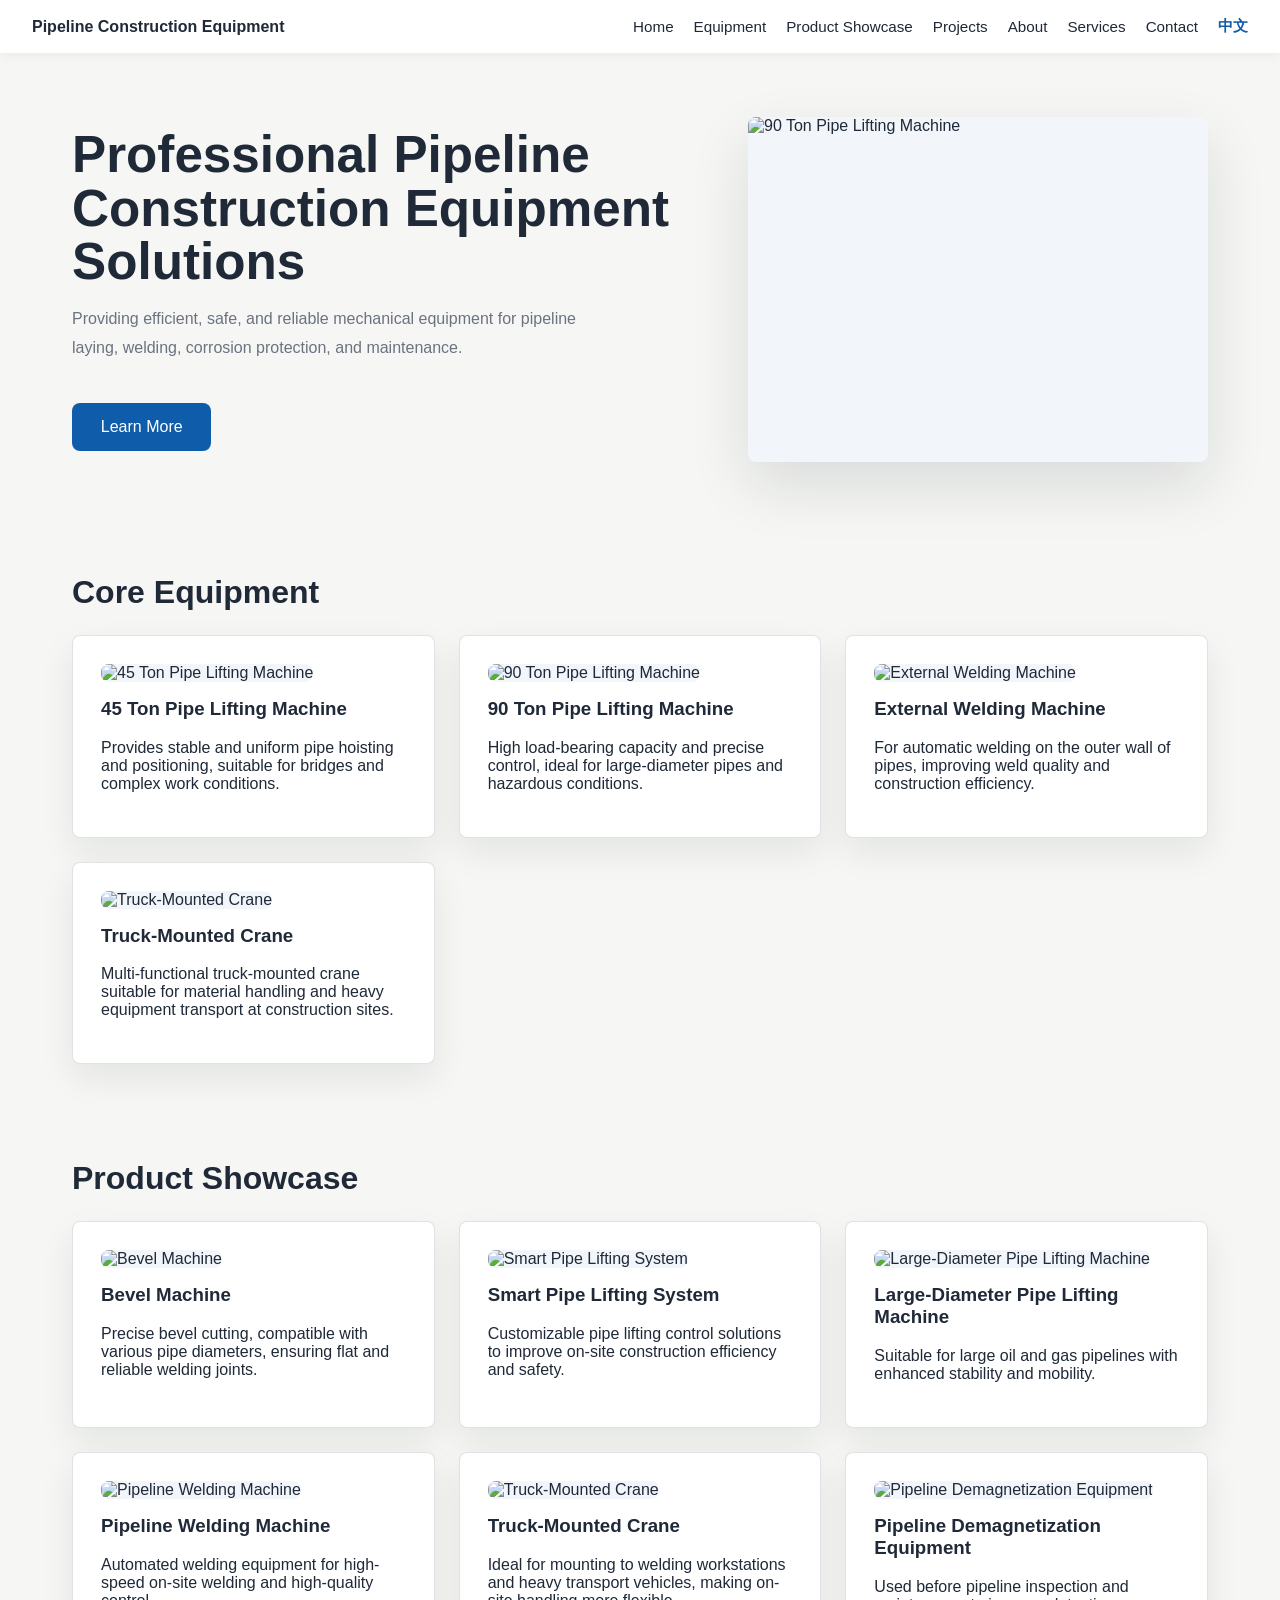
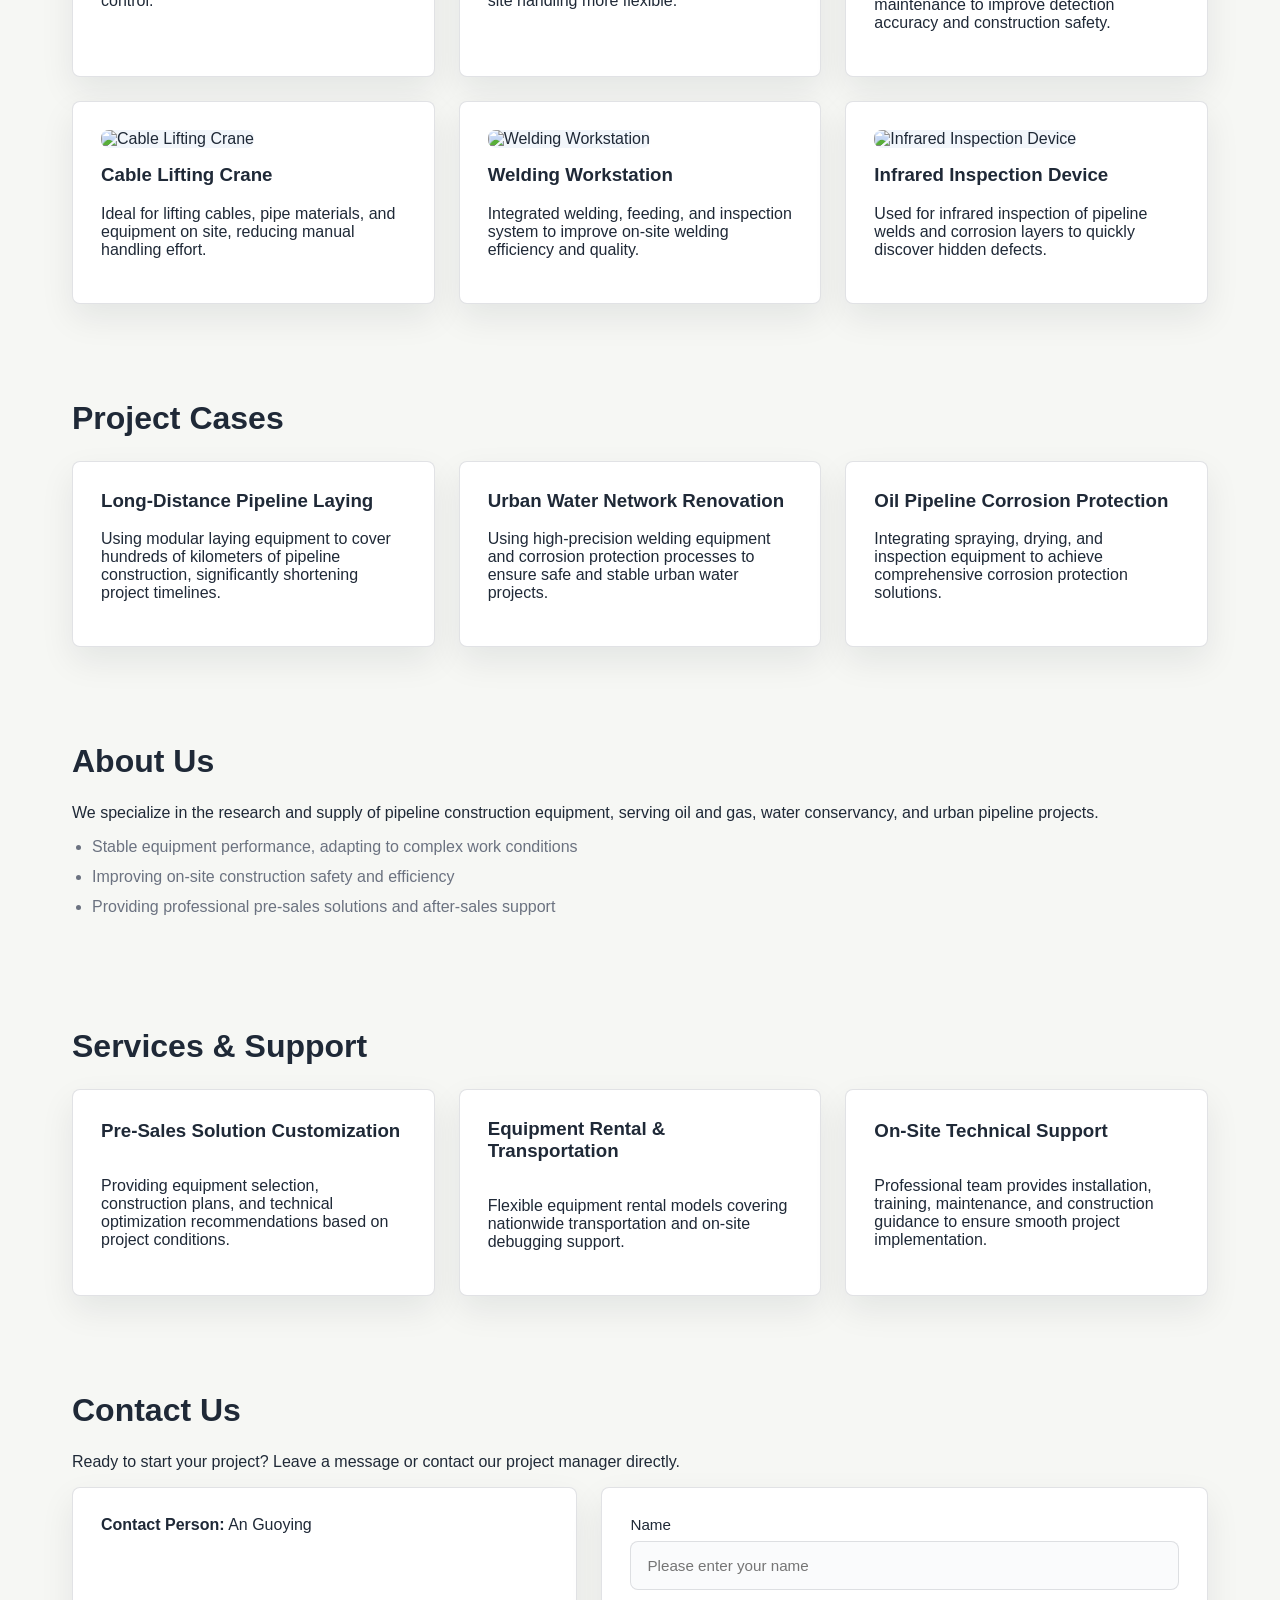
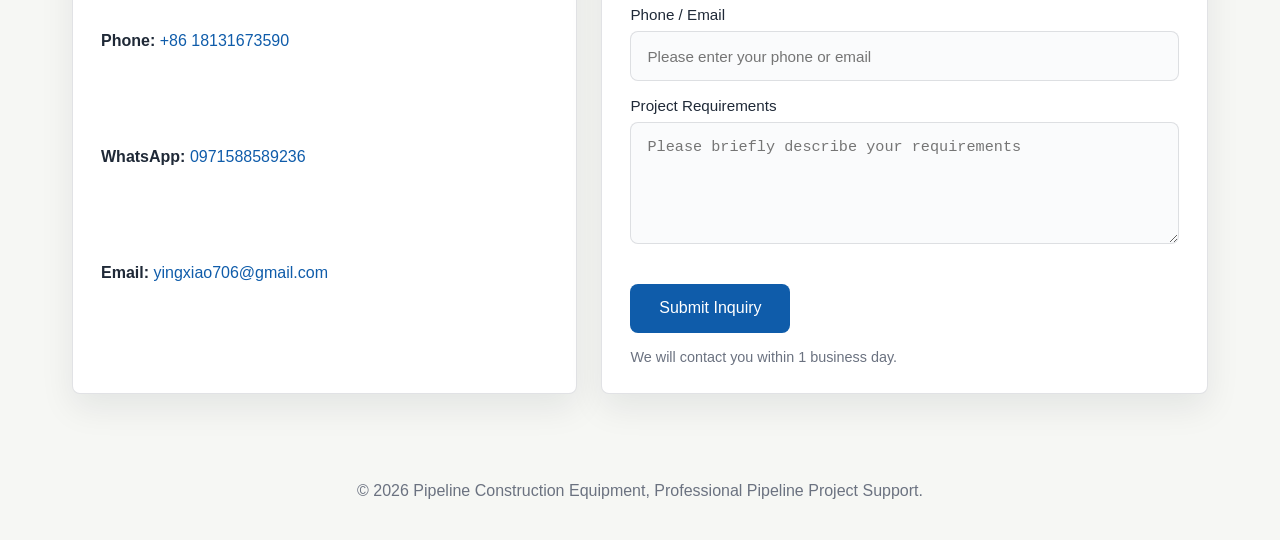
==== index-en.html @ 18aaf225 "Add files via upload" ====
<!DOCTYPE html>
<html lang="en">
<head>
  <meta charset="UTF-8" />
  <meta name="viewport" content="width=device-width, initial-scale=1.0" />
  <title>Pipeline Construction Equipment</title>
  <link rel="stylesheet" href="styles.css" />
</head>
<body>
  <header class="site-header">
    <div class="brand">Pipeline Construction Equipment</div>
    <button class="nav-toggle" type="button" aria-expanded="false" aria-controls="site-nav">Menu</button>
    <nav id="site-nav" class="site-nav">
      <a href="#home">Home</a>
      <a href="#equipment">Equipment</a>
      <a href="#showcase">Product Showcase</a>
      <a href="#projects">Projects</a>
      <a href="#about">About</a>
      <a href="#services">Services</a>
      <a href="#contact">Contact</a>
      <a class="language-link" href="index.html">中文</a>
    </nav>
  </header>

  <main>
    <section id="home" class="hero">
      <div class="hero-copy">
        <h1>Professional Pipeline Construction Equipment Solutions</h1>
        <p>Providing efficient, safe, and reliable mechanical equipment for pipeline laying, welding, corrosion protection, and maintenance.</p>
        <a class="button" href="#equipment">Learn More</a>
      </div>
      <div class="hero-image">
        <img src="images/mountain_crane.jpg" alt="90 Ton Pipe Lifting Machine" />
      </div>
    </section>

    <section id="equipment" class="section section-equipment">
      <h2>Core Equipment</h2>
      <div class="equipment-grid">
        <article class="equipment-card">
          <img src="images/dgy_crane.jpg" alt="45 Ton Pipe Lifting Machine" />
          <h3>45 Ton Pipe Lifting Machine</h3>
          <p>Provides stable and uniform pipe hoisting and positioning, suitable for bridges and complex work conditions.</p>
        </article>
        <article class="equipment-card">
          <img src="images/mountain_crane.jpg" alt="90 Ton Pipe Lifting Machine" />
          <h3>90 Ton Pipe Lifting Machine</h3>
          <p>High load-bearing capacity and precise control, ideal for large-diameter pipes and hazardous conditions.</p>
        </article>
        <article class="equipment-card">
          <img src="images/外焊机.jpg" alt="External Welding Machine" />
          <h3>External Welding Machine</h3>
          <p>For automatic welding on the outer wall of pipes, improving weld quality and construction efficiency.</p>
        </article>
        <article class="equipment-card">
          <img src="images/海沃随车吊.jpg" alt="Truck-Mounted Crane" />
          <h3>Truck-Mounted Crane</h3>
          <p>Multi-functional truck-mounted crane suitable for material handling and heavy equipment transport at construction sites.</p>
        </article>
      </div>
    </section>

    <section id="showcase" class="section section-showcase">
      <h2>Product Showcase</h2>
      <div class="equipment-grid">
        <article class="equipment-card">
          <img src="images/坡口机.jpg" alt="Bevel Machine" />
          <h3>Bevel Machine</h3>
          <p>Precise bevel cutting, compatible with various pipe diameters, ensuring flat and reliable welding joints.</p>
        </article>
        <article class="equipment-card">
          <img src="images/wireless_data.jpg" alt="Smart Pipe Lifting System" />
          <h3>Smart Pipe Lifting System</h3>
          <p>Customizable pipe lifting control solutions to improve on-site construction efficiency and safety.</p>
        </article>
        <article class="equipment-card">
          <img src="images/mountain_crane.jpg" alt="Large-Diameter Pipe Lifting Machine" />
          <h3>Large-Diameter Pipe Lifting Machine</h3>
          <p>Suitable for large oil and gas pipelines with enhanced stability and mobility.</p>
        </article>
        <article class="equipment-card">
          <img src="images/外焊机.jpg" alt="Pipeline Welding Machine" />
          <h3>Pipeline Welding Machine</h3>
          <p>Automated welding equipment for high-speed on-site welding and high-quality control.</p>
        </article>
        <article class="equipment-card">
          <img src="images/海沃随车吊.jpg" alt="Truck-Mounted Crane" />
          <h3>Truck-Mounted Crane</h3>
          <p>Ideal for mounting to welding workstations and heavy transport vehicles, making on-site handling more flexible.</p>
        </article>
        <article class="equipment-card">
          <img src="images/demagnetize.jpg" alt="Pipeline Demagnetization Equipment" />
          <h3>Pipeline Demagnetization Equipment</h3>
          <p>Used before pipeline inspection and maintenance to improve detection accuracy and construction safety.</p>
        </article>
        <article class="equipment-card">
          <img src="images/dgy_crane.jpg" alt="Cable Lifting Crane" />
          <h3>Cable Lifting Crane</h3>
          <p>Ideal for lifting cables, pipe materials, and equipment on site, reducing manual handling effort.</p>
        </article>
        <article class="equipment-card">
          <img src="images/hy_welding.jpg" alt="Welding Workstation" />
          <h3>Welding Workstation</h3>
          <p>Integrated welding, feeding, and inspection system to improve on-site welding efficiency and quality.</p>
        </article>
        <article class="equipment-card">
          <img src="images/hwz_infrared.jpg" alt="Infrared Inspection Device" />
          <h3>Infrared Inspection Device</h3>
          <p>Used for infrared inspection of pipeline welds and corrosion layers to quickly discover hidden defects.</p>
        </article>
      </div>
    </section>

    <section id="projects" class="section section-projects">
      <h2>Project Cases</h2>
      <div class="project-grid">
        <article class="project-card">
          <h3>Long-Distance Pipeline Laying</h3>
          <p>Using modular laying equipment to cover hundreds of kilometers of pipeline construction, significantly shortening project timelines.</p>
        </article>
        <article class="project-card">
          <h3>Urban Water Network Renovation</h3>
          <p>Using high-precision welding equipment and corrosion protection processes to ensure safe and stable urban water projects.</p>
        </article>
        <article class="project-card">
          <h3>Oil Pipeline Corrosion Protection</h3>
          <p>Integrating spraying, drying, and inspection equipment to achieve comprehensive corrosion protection solutions.</p>
        </article>
      </div>
    </section>

    <section id="about" class="section section-about">
      <div class="section-content">
        <h2>About Us</h2>
        <p>We specialize in the research and supply of pipeline construction equipment, serving oil and gas, water conservancy, and urban pipeline projects.</p>
        <ul>
          <li>Stable equipment performance, adapting to complex work conditions</li>
          <li>Improving on-site construction safety and efficiency</li>
          <li>Providing professional pre-sales solutions and after-sales support</li>
        </ul>
      </div>
    </section>

    <section id="services" class="section section-services">
      <h2>Services & Support</h2>
      <div class="service-grid">
        <article class="project-card">
          <h3>Pre-Sales Solution Customization</h3>
          <p>Providing equipment selection, construction plans, and technical optimization recommendations based on project conditions.</p>
        </article>
        <article class="project-card">
          <h3>Equipment Rental & Transportation</h3>
          <p>Flexible equipment rental models covering nationwide transportation and on-site debugging support.</p>
        </article>
        <article class="project-card">
          <h3>On-Site Technical Support</h3>
          <p>Professional team provides installation, training, maintenance, and construction guidance to ensure smooth project implementation.</p>
        </article>
      </div>
    </section>

    <section id="contact" class="section section-contact">
      <h2>Contact Us</h2>
      <p>Ready to start your project? Leave a message or contact our project manager directly.</p>
      <div class="contact-grid">
        <div class="contact-card">
          <div><strong>Contact Person:</strong> An Guoying</div>
          <div><strong>Phone:</strong> <a href="tel:+8618131673590">+86 18131673590</a></div>
          <div><strong>WhatsApp:</strong> <a href="https://wa.me/971588589236">0971588589236</a></div>
          <div><strong>Email:</strong> <a href="mailto:yingxiao706@gmail.com">yingxiao706@gmail.com</a></div>
        </div>
        <form id="contact-form" class="contact-form" data-lang="en" data-email="yingxiao706@gmail.com">
          <label>
            Name
            <input type="text" name="name" placeholder="Please enter your name" required />
          </label>
          <label>
            Phone / Email
            <input type="text" name="contact" placeholder="Please enter your phone or email" required />
          </label>
          <label>
            Project Requirements
            <textarea name="message" rows="5" placeholder="Please briefly describe your requirements" required></textarea>
          </label>
          <button type="submit" class="button">Submit Inquiry</button>
          <p class="form-note">We will contact you within 1 business day.</p>
        </form>
      </div>
    </section>
  </main>

  <footer class="site-footer">
    <p>© 2026 Pipeline Construction Equipment, Professional Pipeline Project Support.</p>
  </footer>

  <script src="script.js"></script>
</body>
</html>
---- styles.css ----
:root {
  --bg: #f6f7f4;
  --surface: #ffffff;
  --text: #1f2937;
  --muted: #6b7280;
  --primary: #0f5caa;
  --accent: #f59e0b;
  --line: rgba(15, 23, 42, 0.12);
  --shadow: 0 14px 34px rgba(15, 23, 42, 0.08);
}

* {
  box-sizing: border-box;
}

html,
body {
  margin: 0;
  font-family: "Segoe UI", "Microsoft YaHei", sans-serif;
  background: var(--bg);
  color: var(--text);
  scroll-behavior: smooth;
}

body {
  min-height: 100vh;
}

.site-header {
  display: flex;
  justify-content: space-between;
  align-items: center;
  gap: 1rem;
  padding: 1rem 2rem;
  background: rgba(255, 255, 255, 0.95);
  position: sticky;
  top: 0;
  z-index: 10;
  box-shadow: 0 1px 12px rgba(15, 23, 42, 0.06);
}

.brand {
  font-weight: 700;
  letter-spacing: 0;
}

.site-nav {
  display: flex;
  align-items: center;
  gap: 1.25rem;
}

.site-nav a {
  color: var(--text);
  text-decoration: none;
  font-size: 0.95rem;
  white-space: nowrap;
}

.site-nav a:hover,
.site-nav .language-link {
  color: var(--primary);
}

.language-link {
  font-weight: 700;
}

.nav-toggle {
  display: none;
  border: 1px solid var(--line);
  background: var(--surface);
  color: var(--text);
  border-radius: 8px;
  padding: 0.55rem 0.85rem;
  font: inherit;
}

.hero {
  display: grid;
  grid-template-columns: 1.4fr 1fr;
  gap: 2rem;
  align-items: center;
  padding: 4rem 2rem;
  max-width: 1200px;
  margin: 0 auto;
}

.hero-copy h1 {
  font-size: clamp(2.5rem, 4vw, 4rem);
  margin: 0 0 1rem;
  line-height: 1.05;
}

.hero-copy p {
  max-width: 34rem;
  line-height: 1.8;
  color: var(--muted);
}

.button {
  display: inline-block;
  margin-top: 1.5rem;
  padding: 0.95rem 1.8rem;
  background: var(--primary);
  color: white;
  text-decoration: none;
  border: 0;
  border-radius: 8px;
  transition: background 0.2s ease;
  cursor: pointer;
  font: inherit;
}

.button:hover {
  background: #084c87;
}

.hero-image {
  display: flex;
  justify-content: center;
}

.hero-image img {
  width: 100%;
  max-width: 32rem;
  aspect-ratio: 4 / 3;
  object-fit: contain;
  border-radius: 8px;
  box-shadow: 0 24px 60px rgba(15, 23, 42, 0.12);
  background: #f2f6fb;
}

.equipment-card img {
  width: 100%;
  border-radius: 8px;
  margin-bottom: 1rem;
  object-fit: contain;
  background: #f2f6fb;
  height: 200px;
}

.section {
  padding: 3rem 2rem;
  max-width: 1200px;
  margin: 0 auto;
}

.section h2 {
  margin: 0 0 1.5rem;
  font-size: 2rem;
}

.equipment-grid,
.project-grid,
.service-grid {
  display: grid;
  grid-template-columns: repeat(3, minmax(0, 1fr));
  gap: 1.5rem;
}

.equipment-card,
.project-card,
.contact-card,
.contact-form {
  background: var(--surface);
  border: 1px solid var(--line);
  border-radius: 8px;
  padding: 1.75rem;
  box-shadow: var(--shadow);
}

.section-showcase .equipment-card img {
  height: 220px;
}

.section-services .project-card {
  min-height: 200px;
  display: flex;
  flex-direction: column;
  justify-content: center;
}

.equipment-card h3,
.project-card h3 {
  margin-top: 0;
}

.section-about ul {
  padding-left: 1.25rem;
  color: var(--muted);
}

.section-about li {
  margin-bottom: 0.75rem;
}

.contact-grid {
  display: grid;
  grid-template-columns: 1fr 1.2fr;
  gap: 1.5rem;
}

.contact-card {
  display: grid;
  gap: 1rem;
}

.contact-card a {
  color: var(--primary);
  text-decoration: none;
  overflow-wrap: anywhere;
}

.contact-form {
  display: grid;
  gap: 1rem;
}

.contact-form label {
  display: grid;
  gap: 0.5rem;
  font-size: 0.95rem;
  color: var(--text);
}

.contact-form input,
.contact-form textarea {
  width: 100%;
  border: 1px solid var(--line);
  border-radius: 8px;
  padding: 0.95rem 1rem;
  font-size: 0.95rem;
  color: var(--text);
  background: #fafbfc;
}

.contact-form textarea {
  resize: vertical;
}

.contact-form .button {
  width: fit-content;
}

.form-note {
  margin: 0;
  font-size: 0.9rem;
  color: var(--muted);
}

.site-footer {
  text-align: center;
  padding: 1.5rem 2rem;
  color: var(--muted);
}

@media (max-width: 900px) {
  .hero {
    grid-template-columns: 1fr;
    padding-top: 3rem;
  }

  .equipment-grid,
  .project-grid,
  .service-grid,
  .contact-grid {
    grid-template-columns: 1fr;
  }

  .site-header {
    align-items: flex-start;
    flex-wrap: wrap;
  }

  .nav-toggle {
    display: inline-block;
    margin-left: auto;
  }

  .site-nav {
    display: none;
    width: 100%;
    flex-direction: column;
    align-items: stretch;
    gap: 0;
    padding-top: 0.75rem;
  }

  .site-nav.is-open {
    display: flex;
  }

  .site-nav a {
    padding: 0.75rem 0;
    border-top: 1px solid var(--line);
  }
}

@media (max-width: 600px) {
  .site-header {
    padding: 1rem;
  }

  .hero,
  .section {
    padding: 2rem 1rem;
  }

  .hero-copy h1 {
    font-size: 2.3rem;
  }
}
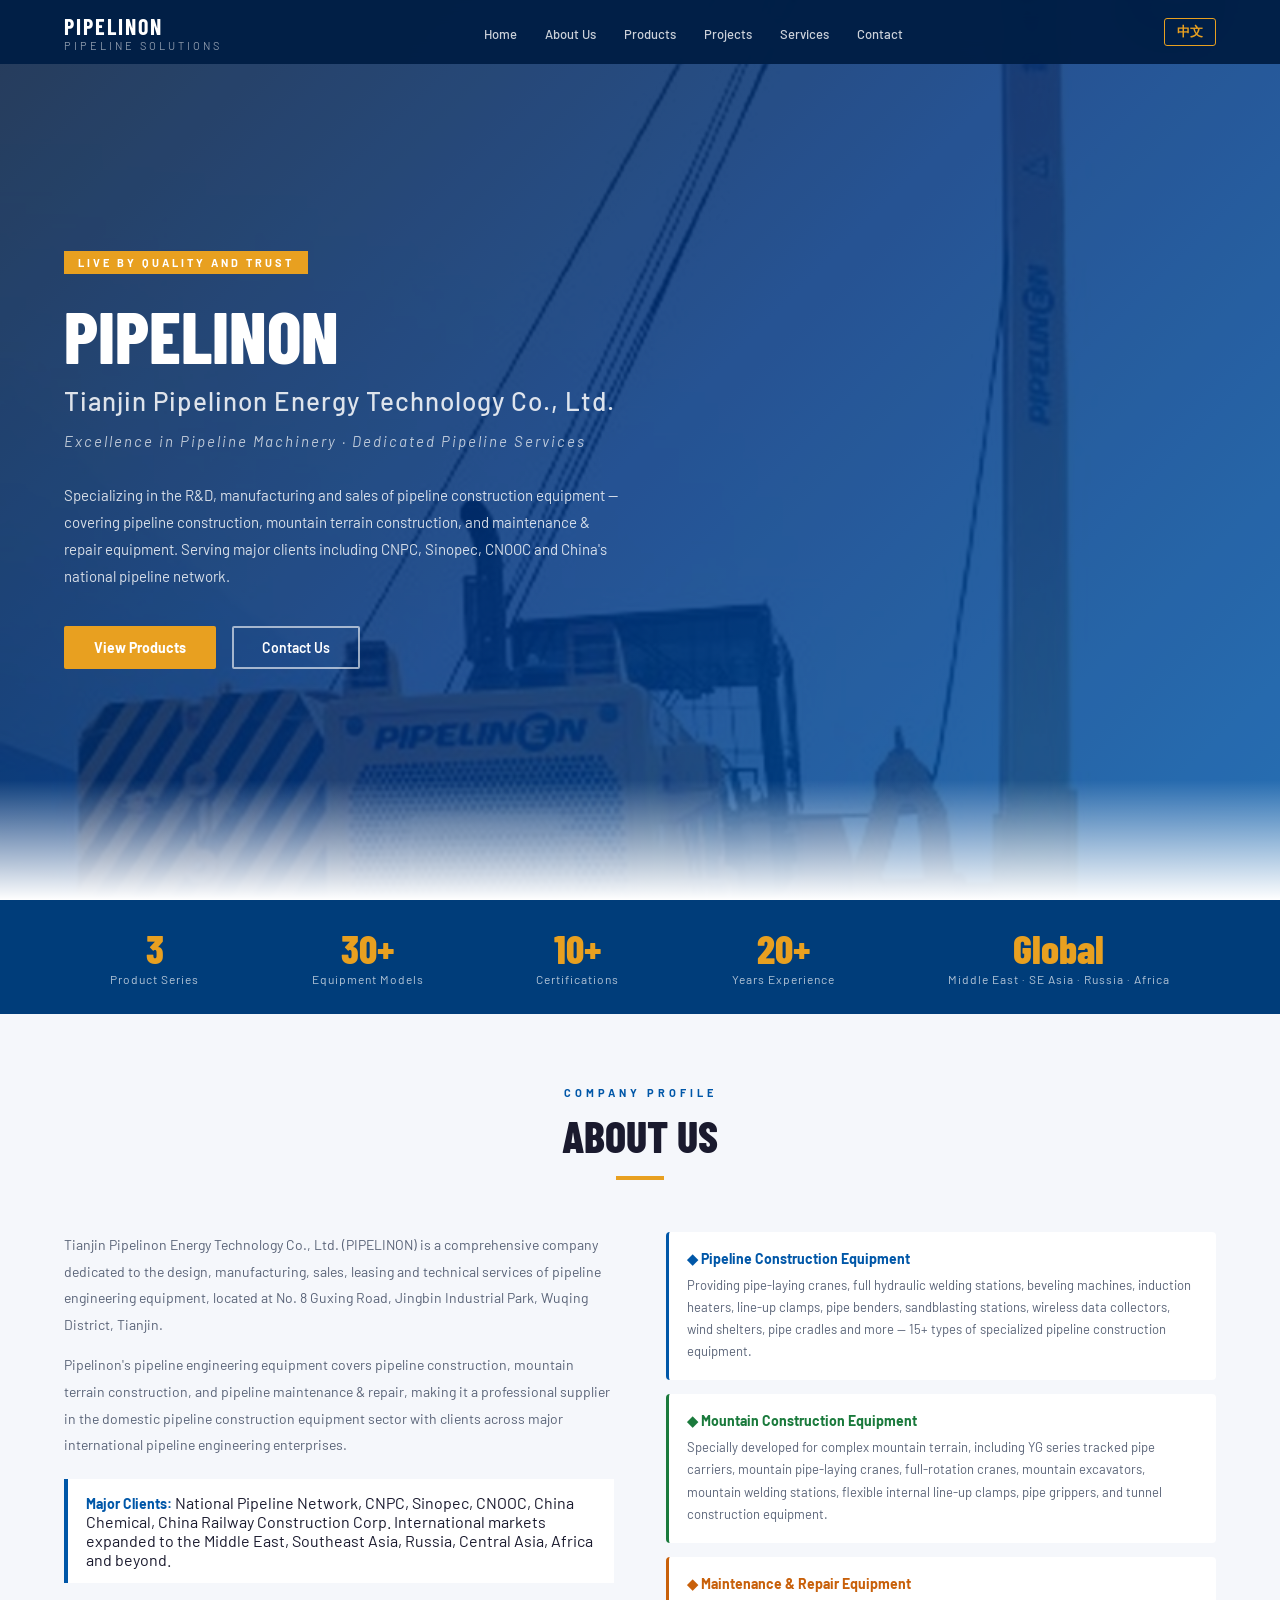
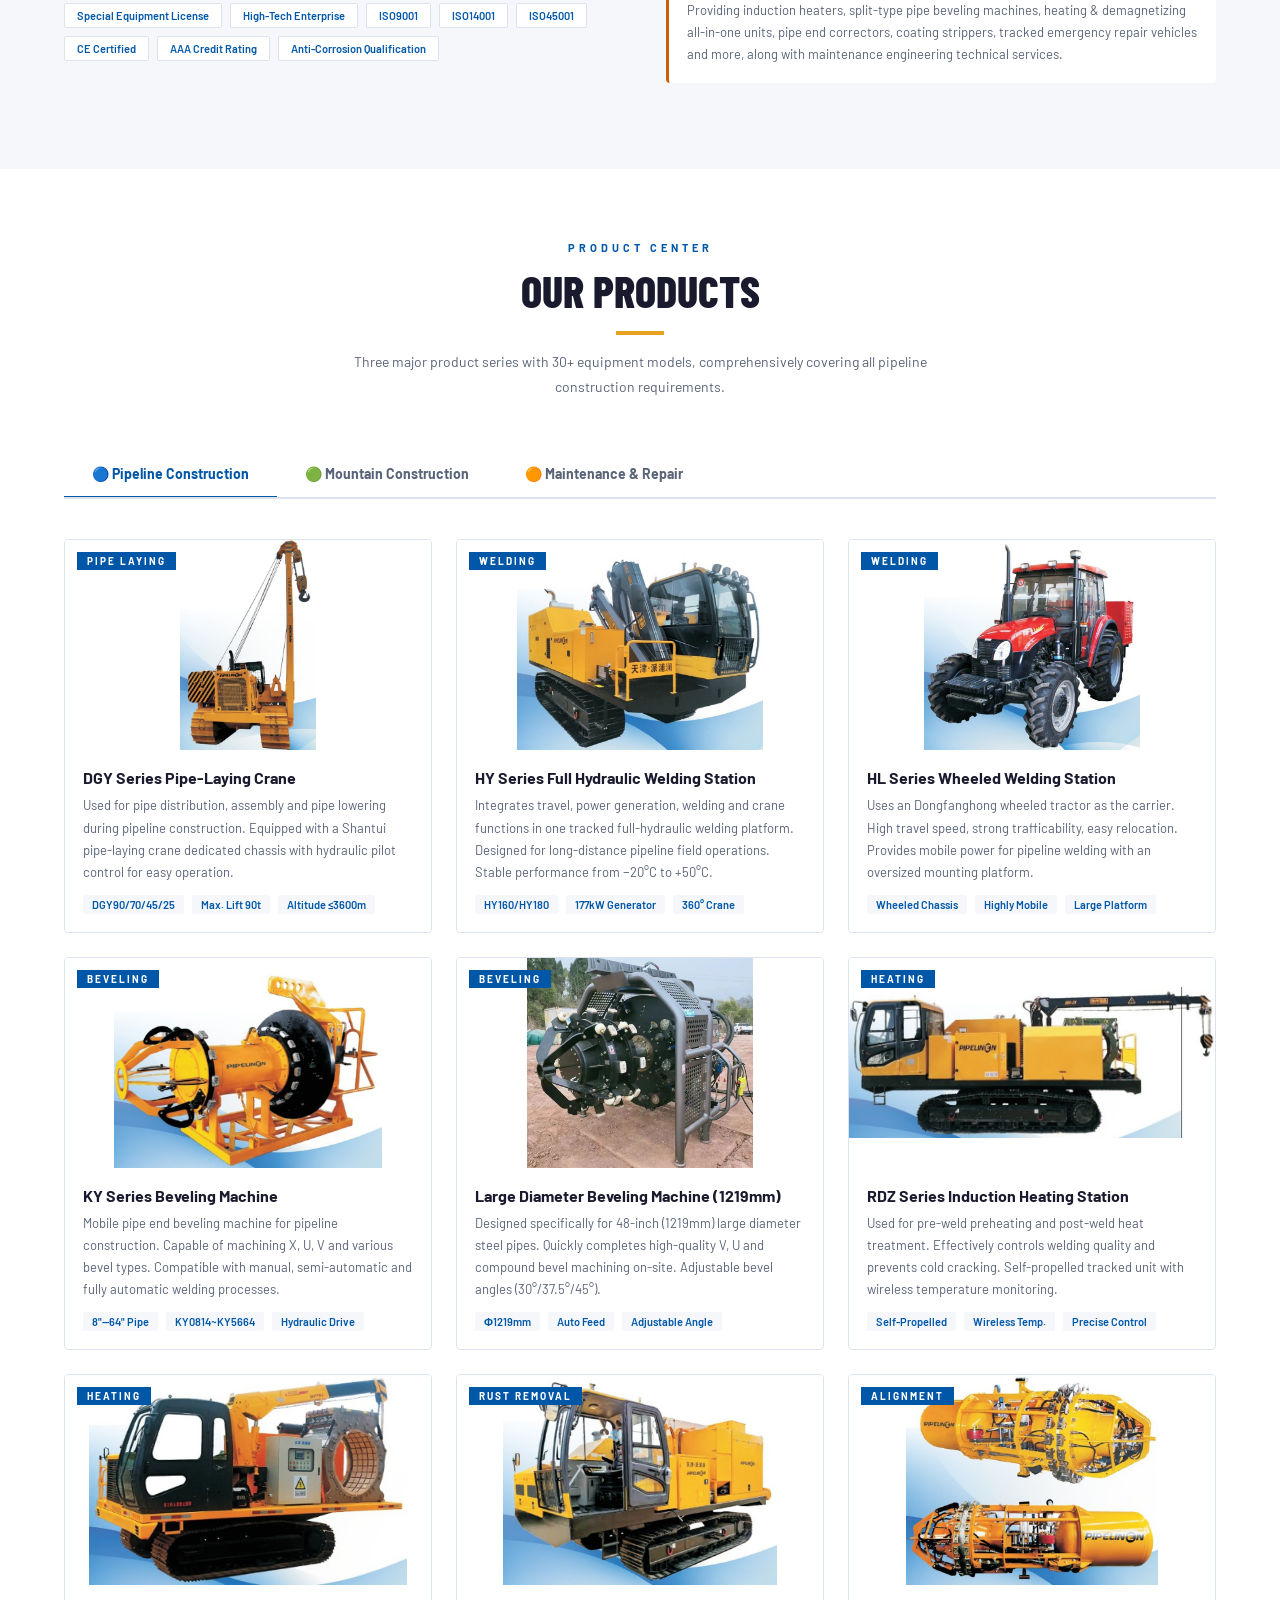
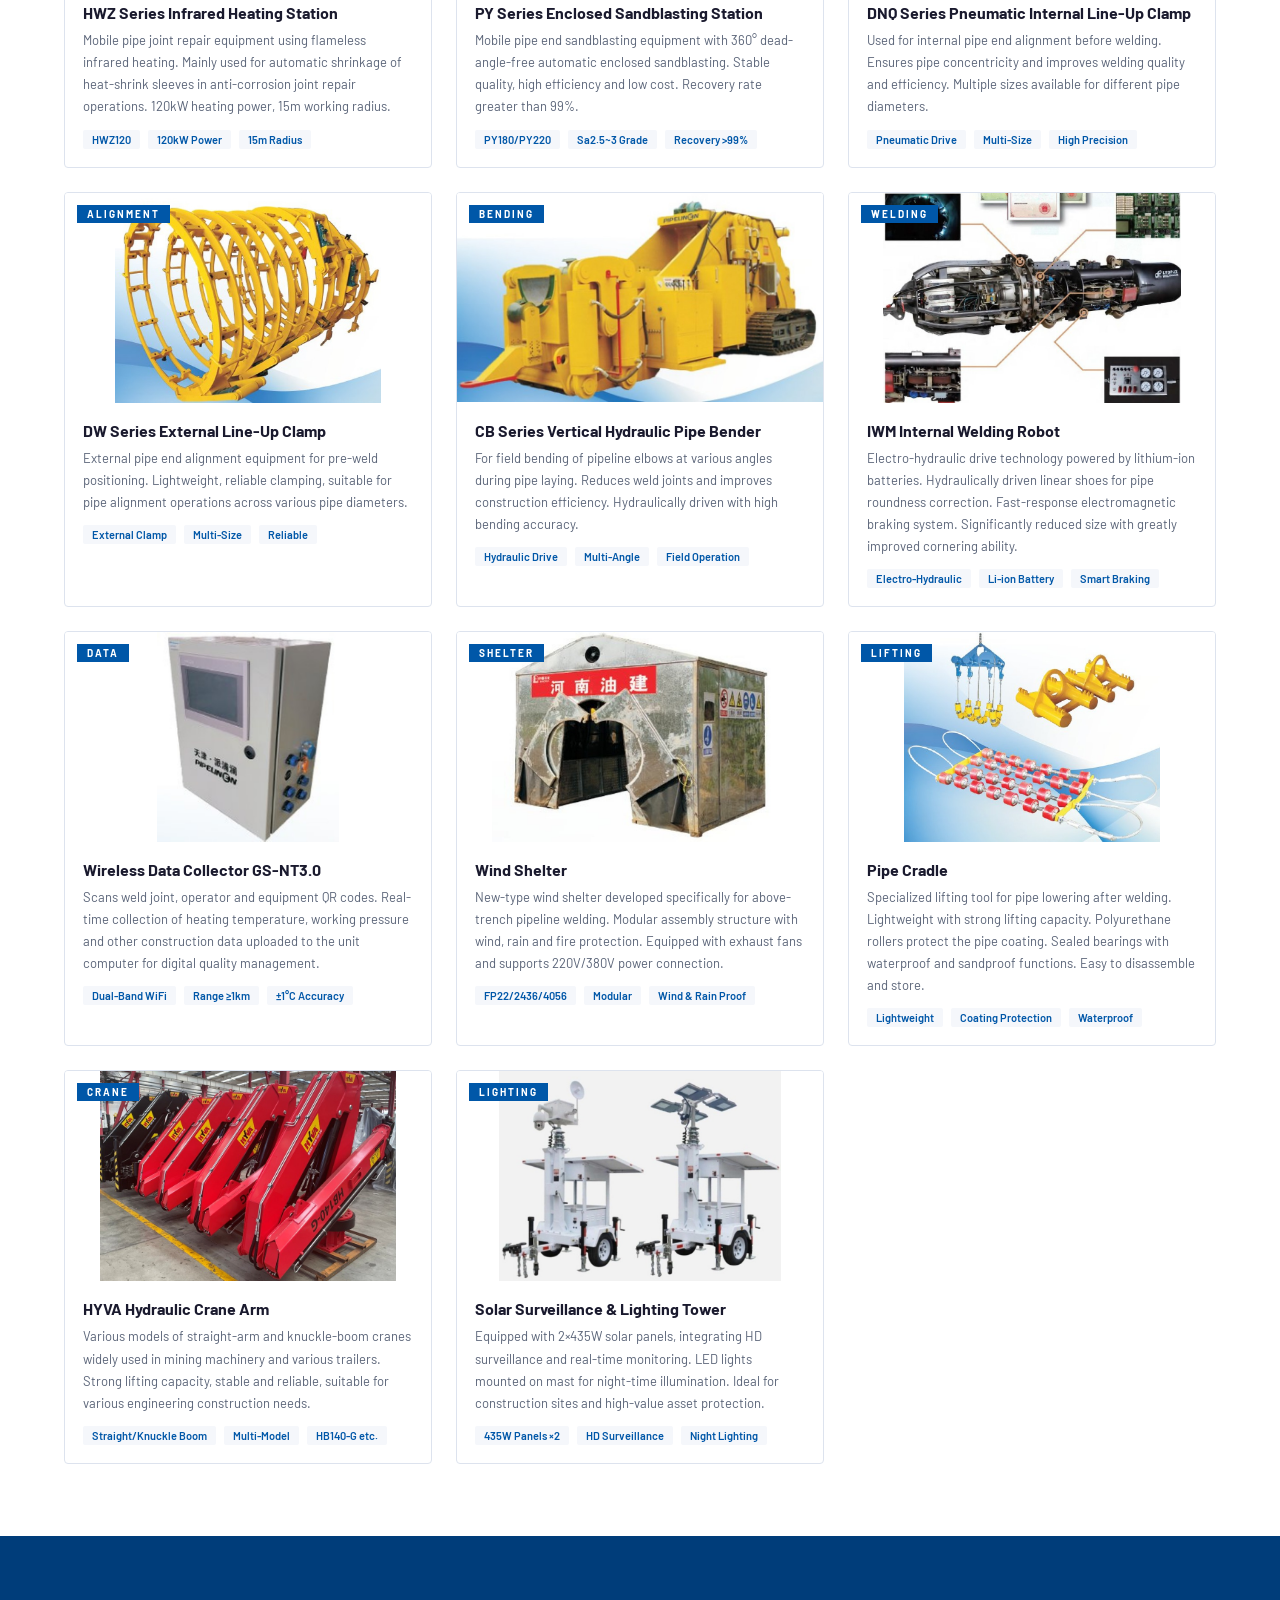
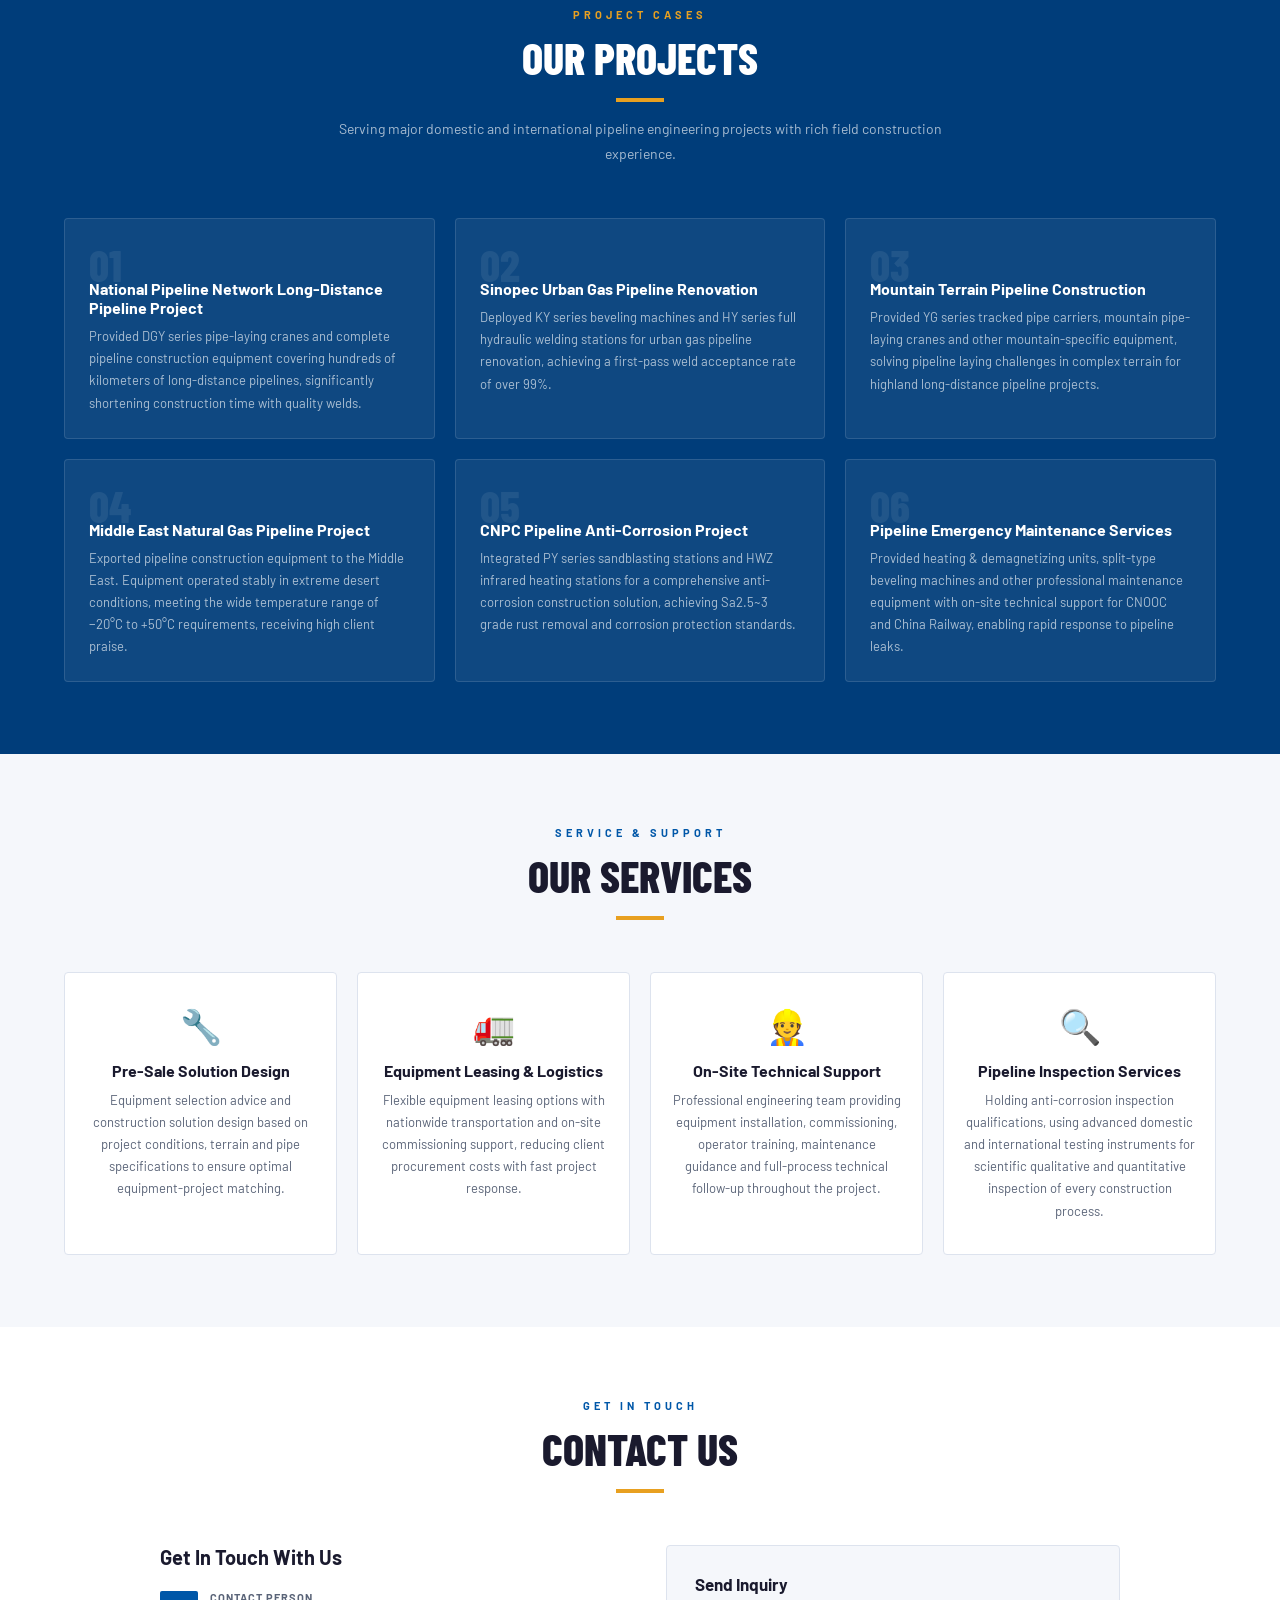
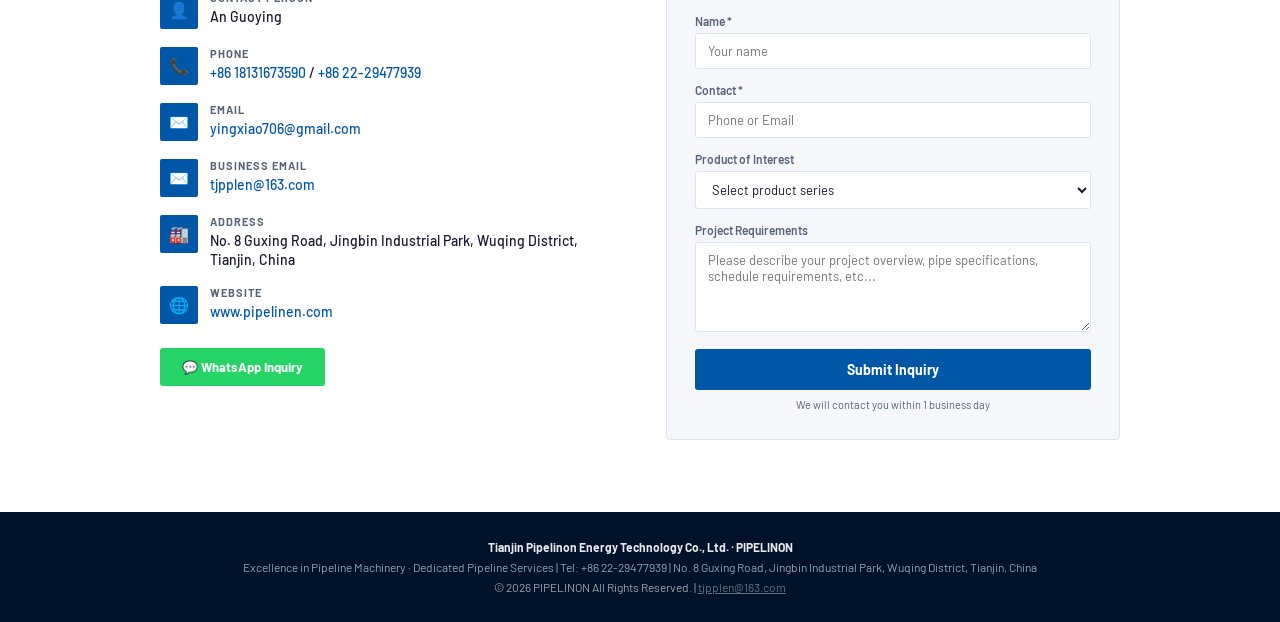
==== commit e9f3e89c: "Add files via upload" ====
--- a/index-en.html
+++ b/index-en.html
@@ -3,196 +3,490 @@
 <head>
   <meta charset="UTF-8" />
   <meta name="viewport" content="width=device-width, initial-scale=1.0" />
-  <title>Pipeline Construction Equipment</title>
-  <link rel="stylesheet" href="styles.css" />
+  <title>PIPELINON - Tianjin Pipelinon Energy Technology Co., Ltd. | Pipeline Construction Equipment</title>
+  <meta name="description" content="Tianjin Pipelinon Energy Technology Co., Ltd. specializes in pipeline construction equipment, mountain construction equipment and maintenance equipment." />
+  <link rel="preconnect" href="https://fonts.googleapis.com" />
+  <link href="https://fonts.googleapis.com/css2?family=Barlow+Condensed:wght@400;600;700;800&family=Barlow:wght@300;400;500;700&display=swap" rel="stylesheet" />
+  <style>
+    :root {
+      --blue: #0057a8; --blue-dark: #003d7a; --blue-light: #1a7fd4;
+      --green: #1a7a3c; --orange: #c8600a;
+      --accent: #e8a020; --text: #1a1a2e; --text-muted: #5a6478;
+      --bg: #f5f7fb; --white: #ffffff; --border: #dde3ee;
+    }
+    *, *::before, *::after { box-sizing: border-box; margin: 0; padding: 0; }
+    html { scroll-behavior: smooth; }
+    body { font-family: 'Barlow', sans-serif; color: var(--text); background: var(--white); }
+
+    nav {
+      position: fixed; top: 0; left: 0; right: 0; z-index: 100;
+      background: rgba(0,30,70,0.97); backdrop-filter: blur(10px);
+      display: flex; align-items: center; justify-content: space-between;
+      padding: 0 5%; height: 64px;
+    }
+    .nav-logo { display: flex; align-items: center; gap: 12px; text-decoration: none; }
+    .nav-logo-text { color: white; font-family: 'Barlow Condensed', sans-serif; font-size: 22px; font-weight: 700; letter-spacing: 2px; }
+    .nav-logo-sub { color: rgba(255,255,255,0.55); font-size: 11px; letter-spacing: 3px; display: block; }
+    .nav-links { display: flex; gap: 28px; list-style: none; }
+    .nav-links a { color: rgba(255,255,255,0.8); text-decoration: none; font-size: 13px; font-weight: 500; transition: color 0.2s; }
+    .nav-links a:hover { color: var(--accent); }
+    .nav-lang { color: var(--accent); text-decoration: none; font-size: 13px; font-weight: 600; border: 1px solid var(--accent); padding: 4px 12px; border-radius: 3px; }
+
+    #home {
+      min-height: 100vh; background: linear-gradient(135deg, #001a3d 0%, #003580 50%, #0057a8 100%);
+      display: flex; align-items: center; padding: 80px 5% 60px;
+      position: relative; overflow: hidden;
+    }
+    #home::before { content: ''; position: absolute; inset: 0; background: url('dgy_crane.jpg') center/cover no-repeat; opacity: 0.15; }
+    #home::after { content: ''; position: absolute; bottom: 0; left: 0; right: 0; height: 120px; background: linear-gradient(transparent, var(--white)); }
+    .hero-content { position: relative; z-index: 1; max-width: 720px; }
+    .hero-tag { display: inline-block; background: var(--accent); color: white; font-size: 11px; font-weight: 700; letter-spacing: 3px; padding: 5px 14px; margin-bottom: 24px; }
+    .hero-title { font-family: 'Barlow Condensed', sans-serif; font-size: clamp(36px, 6vw, 72px); font-weight: 800; color: white; line-height: 1.05; margin-bottom: 12px; }
+    .hero-title-sub { font-size: clamp(16px, 2.5vw, 26px); font-weight: 500; color: rgba(255,255,255,0.85); margin-bottom: 16px; letter-spacing: 1px; }
+    .hero-slogan { font-size: 15px; color: rgba(255,255,255,0.7); letter-spacing: 2px; margin-bottom: 32px; font-style: italic; }
+    .hero-desc { font-size: 15px; color: rgba(255,255,255,0.82); line-height: 1.8; max-width: 560px; margin-bottom: 36px; }
+    .hero-btns { display: flex; gap: 16px; flex-wrap: wrap; }
+    .btn-primary { background: var(--accent); color: white; padding: 13px 30px; font-size: 14px; font-weight: 700; text-decoration: none; border-radius: 2px; transition: background 0.2s; }
+    .btn-primary:hover { background: #c8880f; }
+    .btn-outline { border: 2px solid rgba(255,255,255,0.6); color: white; padding: 11px 28px; font-size: 14px; font-weight: 600; text-decoration: none; border-radius: 2px; transition: all 0.2s; }
+    .btn-outline:hover { border-color: white; background: rgba(255,255,255,0.1); }
+
+    .stats-bar { background: var(--blue-dark); padding: 28px 5%; display: flex; justify-content: space-around; flex-wrap: wrap; gap: 20px; }
+    .stat { text-align: center; color: white; }
+    .stat-num { font-family: 'Barlow Condensed', sans-serif; font-size: 40px; font-weight: 800; color: var(--accent); line-height: 1; }
+    .stat-label { font-size: 12px; color: rgba(255,255,255,0.7); margin-top: 4px; letter-spacing: 1px; }
+
+    section { padding: 72px 5%; }
+    .section-header { text-align: center; margin-bottom: 52px; }
+    .section-tag { font-size: 11px; font-weight: 700; letter-spacing: 4px; color: var(--blue); text-transform: uppercase; margin-bottom: 10px; display: block; }
+    .section-title { font-family: 'Barlow Condensed', sans-serif; font-size: clamp(26px, 4vw, 44px); font-weight: 800; color: var(--text); margin-bottom: 12px; }
+    .section-desc { color: var(--text-muted); font-size: 14px; line-height: 1.8; max-width: 640px; margin: 14px auto 0; }
+    .divider { width: 48px; height: 4px; background: var(--accent); margin: 14px auto 0; }
+
+    #about { background: var(--bg); }
+    .about-grid { display: grid; grid-template-columns: 1fr 1fr; gap: 52px; align-items: start; }
+    .about-text p { color: var(--text-muted); font-size: 14px; line-height: 1.9; margin-bottom: 14px; }
+    .about-highlight { background: white; border-left: 4px solid var(--blue); padding: 14px 18px; margin: 20px 0; }
+    .about-highlight strong { color: var(--blue); font-size: 14px; }
+    .certs { display: flex; flex-wrap: wrap; gap: 8px; margin-top: 20px; }
+    .cert-badge { background: white; border: 1px solid var(--border); padding: 5px 12px; font-size: 11px; color: var(--blue); font-weight: 600; border-radius: 2px; }
+    .field-card { background: white; border-radius: 4px; padding: 18px; margin-bottom: 14px; border-left: 3px solid var(--blue); }
+    .field-card h4 { font-size: 14px; font-weight: 700; color: var(--blue); margin-bottom: 7px; }
+    .field-card p { font-size: 13px; color: var(--text-muted); line-height: 1.7; }
+
+    #products { background: white; }
+    .tab-nav { display: flex; border-bottom: 2px solid var(--border); margin-bottom: 40px; overflow-x: auto; }
+    .tab-btn { padding: 14px 28px; font-size: 14px; font-weight: 700; cursor: pointer; border: none; background: none; color: var(--text-muted); border-bottom: 3px solid transparent; margin-bottom: -2px; white-space: nowrap; transition: all 0.2s; font-family: inherit; }
+    .tab-btn.active { color: var(--blue); border-bottom-color: var(--blue); }
+    .tab-btn:hover { color: var(--blue); }
+    .tab-content { display: none; }
+    .tab-content.active { display: block; }
+
+    .products-grid { display: grid; grid-template-columns: repeat(auto-fill, minmax(300px, 1fr)); gap: 24px; }
+    .product-card { border: 1px solid var(--border); border-radius: 4px; overflow: hidden; transition: transform 0.2s, box-shadow 0.2s; }
+    .product-card:hover { transform: translateY(-4px); box-shadow: 0 12px 40px rgba(0,57,128,0.12); }
+    .product-img { height: 210px; background: white; overflow: hidden; position: relative; }
+    .product-img img { width: 100%; height: 100%; object-fit: contain; transition: transform 0.4s; }
+    .product-card:hover .product-img img { transform: scale(1.05); }
+    .product-cat { position: absolute; top: 12px; left: 12px; color: white; font-size: 10px; font-weight: 700; letter-spacing: 2px; padding: 3px 10px; }
+    .cat-blue { background: var(--blue); }
+    .cat-green { background: var(--green); }
+    .cat-orange { background: var(--orange); }
+    .product-body { padding: 18px; }
+    .product-body h3 { font-size: 16px; font-weight: 700; color: var(--text); margin-bottom: 7px; }
+    .product-body p { font-size: 13px; color: var(--text-muted); line-height: 1.7; margin-bottom: 12px; }
+    .product-specs { display: flex; gap: 8px; flex-wrap: wrap; }
+    .spec-tag { background: var(--bg); color: var(--blue); font-size: 11px; padding: 3px 9px; border-radius: 2px; font-weight: 600; }
+    .spec-green { background: #e8f5ee; color: var(--green); }
+    .spec-orange { background: #fef0e6; color: var(--orange); }
+
+    #projects { background: var(--blue-dark); }
+    #projects .section-title { color: white; }
+    #projects .section-tag { color: var(--accent); }
+    #projects .section-desc { color: rgba(255,255,255,0.65); }
+    #projects .divider { background: var(--accent); }
+    .projects-grid { display: grid; grid-template-columns: repeat(auto-fit, minmax(280px, 1fr)); gap: 20px; }
+    .project-card { background: rgba(255,255,255,0.06); border: 1px solid rgba(255,255,255,0.12); border-radius: 4px; padding: 24px; }
+    .project-num { font-family: 'Barlow Condensed', sans-serif; font-size: 44px; font-weight: 800; color: rgba(255,255,255,0.08); line-height: 1; margin-bottom: -8px; }
+    .project-card h3 { font-size: 16px; font-weight: 700; color: white; margin-bottom: 8px; }
+    .project-card p { font-size: 13px; color: rgba(255,255,255,0.65); line-height: 1.7; }
+
+    #services { background: var(--bg); }
+    .services-grid { display: grid; grid-template-columns: repeat(auto-fit, minmax(240px, 1fr)); gap: 20px; }
+    .service-card { text-align: center; padding: 32px 20px; border: 1px solid var(--border); border-radius: 4px; background: white; transition: border-color 0.2s, box-shadow 0.2s; }
+    .service-card:hover { border-color: var(--blue); box-shadow: 0 8px 30px rgba(0,57,128,0.1); }
+    .service-icon { font-size: 34px; margin-bottom: 14px; }
+    .service-card h3 { font-size: 16px; font-weight: 700; color: var(--text); margin-bottom: 9px; }
+    .service-card p { font-size: 13px; color: var(--text-muted); line-height: 1.7; }
+
+    #contact { background: white; }
+    .contact-grid { display: grid; grid-template-columns: 1fr 1fr; gap: 52px; max-width: 960px; margin: 0 auto; }
+    .contact-info h3 { font-size: 20px; font-weight: 700; color: var(--text); margin-bottom: 22px; }
+    .contact-item { display: flex; gap: 12px; margin-bottom: 18px; align-items: flex-start; }
+    .contact-icon { width: 38px; height: 38px; background: var(--blue); border-radius: 2px; display: flex; align-items: center; justify-content: center; color: white; font-size: 16px; flex-shrink: 0; }
+    .contact-detail strong { display: block; font-size: 11px; font-weight: 700; letter-spacing: 1px; color: var(--text-muted); text-transform: uppercase; margin-bottom: 2px; }
+    .contact-detail span { font-size: 14px; color: var(--text); font-weight: 500; }
+    .contact-detail a { color: var(--blue); text-decoration: none; }
+    .whatsapp-btn { display: inline-flex; align-items: center; gap: 8px; background: #25D366; color: white; padding: 11px 22px; border-radius: 3px; text-decoration: none; font-weight: 700; font-size: 13px; margin-top: 6px; }
+    .contact-form { background: var(--bg); padding: 28px; border-radius: 4px; border: 1px solid var(--border); }
+    .contact-form h3 { font-size: 17px; font-weight: 700; color: var(--text); margin-bottom: 20px; }
+    .form-group { margin-bottom: 14px; }
+    .form-group label { display: block; font-size: 12px; font-weight: 600; color: var(--text-muted); margin-bottom: 5px; }
+    .form-group input, .form-group textarea, .form-group select { width: 100%; border: 1px solid var(--border); border-radius: 3px; padding: 9px 12px; font-size: 13px; font-family: inherit; color: var(--text); background: white; transition: border-color 0.2s; }
+    .form-group input:focus, .form-group textarea:focus, .form-group select:focus { outline: none; border-color: var(--blue); }
+    .form-group textarea { height: 90px; resize: vertical; }
+    .form-submit { width: 100%; background: var(--blue); color: white; border: none; padding: 12px; font-size: 14px; font-weight: 700; border-radius: 3px; cursor: pointer; font-family: inherit; transition: background 0.2s; }
+    .form-submit:hover { background: var(--blue-dark); }
+    .form-note { font-size: 11px; color: var(--text-muted); margin-top: 8px; text-align: center; }
+
+    footer { background: #001229; color: rgba(255,255,255,0.6); padding: 28px 5%; text-align: center; font-size: 12px; }
+    footer strong { color: rgba(255,255,255,0.9); }
+
+    @media (max-width: 768px) {
+      .nav-links { display: none; }
+      .about-grid, .contact-grid { grid-template-columns: 1fr; }
+    }
+  </style>
 </head>
 <body>
-  <header class="site-header">
-    <div class="brand">Pipeline Construction Equipment</div>
-    <button class="nav-toggle" type="button" aria-expanded="false" aria-controls="site-nav">Menu</button>
-    <nav id="site-nav" class="site-nav">
-      <a href="#home">Home</a>
-      <a href="#equipment">Equipment</a>
-      <a href="#showcase">Product Showcase</a>
-      <a href="#projects">Projects</a>
-      <a href="#about">About</a>
-      <a href="#services">Services</a>
-      <a href="#contact">Contact</a>
-      <a class="language-link" href="index.html">中文</a>
-    </nav>
-  </header>
-
-  <main>
-    <section id="home" class="hero">
-      <div class="hero-copy">
-        <h1>Professional Pipeline Construction Equipment Solutions</h1>
-        <p>Providing efficient, safe, and reliable mechanical equipment for pipeline laying, welding, corrosion protection, and maintenance.</p>
-        <a class="button" href="#equipment">Learn More</a>
-      </div>
-      <div class="hero-image">
-        <img src="images/mountain_crane.jpg" alt="90 Ton Pipe Lifting Machine" />
-      </div>
-    </section>
-
-    <section id="equipment" class="section section-equipment">
-      <h2>Core Equipment</h2>
-      <div class="equipment-grid">
-        <article class="equipment-card">
-          <img src="images/dgy_crane.jpg" alt="45 Ton Pipe Lifting Machine" />
-          <h3>45 Ton Pipe Lifting Machine</h3>
-          <p>Provides stable and uniform pipe hoisting and positioning, suitable for bridges and complex work conditions.</p>
-        </article>
-        <article class="equipment-card">
-          <img src="images/mountain_crane.jpg" alt="90 Ton Pipe Lifting Machine" />
-          <h3>90 Ton Pipe Lifting Machine</h3>
-          <p>High load-bearing capacity and precise control, ideal for large-diameter pipes and hazardous conditions.</p>
-        </article>
-        <article class="equipment-card">
-          <img src="images/外焊机.jpg" alt="External Welding Machine" />
-          <h3>External Welding Machine</h3>
-          <p>For automatic welding on the outer wall of pipes, improving weld quality and construction efficiency.</p>
-        </article>
-        <article class="equipment-card">
-          <img src="images/海沃随车吊.jpg" alt="Truck-Mounted Crane" />
-          <h3>Truck-Mounted Crane</h3>
-          <p>Multi-functional truck-mounted crane suitable for material handling and heavy equipment transport at construction sites.</p>
-        </article>
-      </div>
-    </section>
-
-    <section id="showcase" class="section section-showcase">
-      <h2>Product Showcase</h2>
-      <div class="equipment-grid">
-        <article class="equipment-card">
-          <img src="images/坡口机.jpg" alt="Bevel Machine" />
-          <h3>Bevel Machine</h3>
-          <p>Precise bevel cutting, compatible with various pipe diameters, ensuring flat and reliable welding joints.</p>
-        </article>
-        <article class="equipment-card">
-          <img src="images/wireless_data.jpg" alt="Smart Pipe Lifting System" />
-          <h3>Smart Pipe Lifting System</h3>
-          <p>Customizable pipe lifting control solutions to improve on-site construction efficiency and safety.</p>
-        </article>
-        <article class="equipment-card">
-          <img src="images/mountain_crane.jpg" alt="Large-Diameter Pipe Lifting Machine" />
-          <h3>Large-Diameter Pipe Lifting Machine</h3>
-          <p>Suitable for large oil and gas pipelines with enhanced stability and mobility.</p>
-        </article>
-        <article class="equipment-card">
-          <img src="images/外焊机.jpg" alt="Pipeline Welding Machine" />
-          <h3>Pipeline Welding Machine</h3>
-          <p>Automated welding equipment for high-speed on-site welding and high-quality control.</p>
-        </article>
-        <article class="equipment-card">
-          <img src="images/海沃随车吊.jpg" alt="Truck-Mounted Crane" />
-          <h3>Truck-Mounted Crane</h3>
-          <p>Ideal for mounting to welding workstations and heavy transport vehicles, making on-site handling more flexible.</p>
-        </article>
-        <article class="equipment-card">
-          <img src="images/demagnetize.jpg" alt="Pipeline Demagnetization Equipment" />
-          <h3>Pipeline Demagnetization Equipment</h3>
-          <p>Used before pipeline inspection and maintenance to improve detection accuracy and construction safety.</p>
-        </article>
-        <article class="equipment-card">
-          <img src="images/dgy_crane.jpg" alt="Cable Lifting Crane" />
-          <h3>Cable Lifting Crane</h3>
-          <p>Ideal for lifting cables, pipe materials, and equipment on site, reducing manual handling effort.</p>
-        </article>
-        <article class="equipment-card">
-          <img src="images/hy_welding.jpg" alt="Welding Workstation" />
-          <h3>Welding Workstation</h3>
-          <p>Integrated welding, feeding, and inspection system to improve on-site welding efficiency and quality.</p>
-        </article>
-        <article class="equipment-card">
-          <img src="images/hwz_infrared.jpg" alt="Infrared Inspection Device" />
-          <h3>Infrared Inspection Device</h3>
-          <p>Used for infrared inspection of pipeline welds and corrosion layers to quickly discover hidden defects.</p>
-        </article>
-      </div>
-    </section>
-
-    <section id="projects" class="section section-projects">
-      <h2>Project Cases</h2>
-      <div class="project-grid">
-        <article class="project-card">
-          <h3>Long-Distance Pipeline Laying</h3>
-          <p>Using modular laying equipment to cover hundreds of kilometers of pipeline construction, significantly shortening project timelines.</p>
-        </article>
-        <article class="project-card">
-          <h3>Urban Water Network Renovation</h3>
-          <p>Using high-precision welding equipment and corrosion protection processes to ensure safe and stable urban water projects.</p>
-        </article>
-        <article class="project-card">
-          <h3>Oil Pipeline Corrosion Protection</h3>
-          <p>Integrating spraying, drying, and inspection equipment to achieve comprehensive corrosion protection solutions.</p>
-        </article>
-      </div>
-    </section>
-
-    <section id="about" class="section section-about">
-      <div class="section-content">
-        <h2>About Us</h2>
-        <p>We specialize in the research and supply of pipeline construction equipment, serving oil and gas, water conservancy, and urban pipeline projects.</p>
-        <ul>
-          <li>Stable equipment performance, adapting to complex work conditions</li>
-          <li>Improving on-site construction safety and efficiency</li>
-          <li>Providing professional pre-sales solutions and after-sales support</li>
-        </ul>
-      </div>
-    </section>
-
-    <section id="services" class="section section-services">
-      <h2>Services & Support</h2>
-      <div class="service-grid">
-        <article class="project-card">
-          <h3>Pre-Sales Solution Customization</h3>
-          <p>Providing equipment selection, construction plans, and technical optimization recommendations based on project conditions.</p>
-        </article>
-        <article class="project-card">
-          <h3>Equipment Rental & Transportation</h3>
-          <p>Flexible equipment rental models covering nationwide transportation and on-site debugging support.</p>
-        </article>
-        <article class="project-card">
-          <h3>On-Site Technical Support</h3>
-          <p>Professional team provides installation, training, maintenance, and construction guidance to ensure smooth project implementation.</p>
-        </article>
-      </div>
-    </section>
-
-    <section id="contact" class="section section-contact">
-      <h2>Contact Us</h2>
-      <p>Ready to start your project? Leave a message or contact our project manager directly.</p>
-      <div class="contact-grid">
-        <div class="contact-card">
-          <div><strong>Contact Person:</strong> An Guoying</div>
-          <div><strong>Phone:</strong> <a href="tel:+8618131673590">+86 18131673590</a></div>
-          <div><strong>WhatsApp:</strong> <a href="https://wa.me/971588589236">0971588589236</a></div>
-          <div><strong>Email:</strong> <a href="mailto:yingxiao706@gmail.com">yingxiao706@gmail.com</a></div>
-        </div>
-        <form id="contact-form" class="contact-form" data-lang="en" data-email="yingxiao706@gmail.com">
-          <label>
-            Name
-            <input type="text" name="name" placeholder="Please enter your name" required />
-          </label>
-          <label>
-            Phone / Email
-            <input type="text" name="contact" placeholder="Please enter your phone or email" required />
-          </label>
-          <label>
-            Project Requirements
-            <textarea name="message" rows="5" placeholder="Please briefly describe your requirements" required></textarea>
-          </label>
-          <button type="submit" class="button">Submit Inquiry</button>
-          <p class="form-note">We will contact you within 1 business day.</p>
-        </form>
-      </div>
-    </section>
-  </main>
-
-  <footer class="site-footer">
-    <p>© 2026 Pipeline Construction Equipment, Professional Pipeline Project Support.</p>
-  </footer>
-
-  <script src="script.js"></script>
+
+<nav>
+  <a class="nav-logo" href="#home">
+    <div>
+      <span class="nav-logo-text">PIPELINON</span>
+      <span class="nav-logo-sub">PIPELINE SOLUTIONS</span>
+    </div>
+  </a>
+  <ul class="nav-links">
+    <li><a href="#home">Home</a></li>
+    <li><a href="#about">About Us</a></li>
+    <li><a href="#products">Products</a></li>
+    <li><a href="#projects">Projects</a></li>
+    <li><a href="#services">Services</a></li>
+    <li><a href="#contact">Contact</a></li>
+  </ul>
+  <a class="nav-lang" href="index.html">中文</a>
+</nav>
+
+<section id="home">
+  <div class="hero-content">
+    <span class="hero-tag">LIVE BY QUALITY AND TRUST</span>
+    <div class="hero-title">PIPELINON</div>
+    <div class="hero-title-sub">Tianjin Pipelinon Energy Technology Co., Ltd.</div>
+    <div class="hero-slogan">Excellence in Pipeline Machinery · Dedicated Pipeline Services</div>
+    <p class="hero-desc">Specializing in the R&D, manufacturing and sales of pipeline construction equipment — covering pipeline construction, mountain terrain construction, and maintenance & repair equipment. Serving major clients including CNPC, Sinopec, CNOOC and China's national pipeline network.</p>
+    <div class="hero-btns">
+      <a class="btn-primary" href="#products">View Products</a>
+      <a class="btn-outline" href="#contact">Contact Us</a>
+    </div>
+  </div>
+</section>
+
+<div class="stats-bar">
+  <div class="stat"><div class="stat-num">3</div><div class="stat-label">Product Series</div></div>
+  <div class="stat"><div class="stat-num">30+</div><div class="stat-label">Equipment Models</div></div>
+  <div class="stat"><div class="stat-num">10+</div><div class="stat-label">Certifications</div></div>
+  <div class="stat"><div class="stat-num">20+</div><div class="stat-label">Years Experience</div></div>
+  <div class="stat"><div class="stat-num">Global</div><div class="stat-label">Middle East · SE Asia · Russia · Africa</div></div>
+</div>
+
+<section id="about">
+  <div class="section-header">
+    <span class="section-tag">COMPANY PROFILE</span>
+    <div class="section-title">ABOUT US</div>
+    <div class="divider"></div>
+  </div>
+  <div class="about-grid">
+    <div class="about-text">
+      <p>Tianjin Pipelinon Energy Technology Co., Ltd. (PIPELINON) is a comprehensive company dedicated to the design, manufacturing, sales, leasing and technical services of pipeline engineering equipment, located at No. 8 Guxing Road, Jingbin Industrial Park, Wuqing District, Tianjin.</p>
+      <p>Pipelinon's pipeline engineering equipment covers pipeline construction, mountain terrain construction, and pipeline maintenance & repair, making it a professional supplier in the domestic pipeline construction equipment sector with clients across major international pipeline engineering enterprises.</p>
+      <div class="about-highlight">
+        <strong>Major Clients: </strong>National Pipeline Network, CNPC, Sinopec, CNOOC, China Chemical, China Railway Construction Corp. International markets expanded to the Middle East, Southeast Asia, Russia, Central Asia, Africa and beyond.
+      </div>
+      <div class="certs">
+        <span class="cert-badge">Special Equipment License</span>
+        <span class="cert-badge">High-Tech Enterprise</span>
+        <span class="cert-badge">ISO9001</span>
+        <span class="cert-badge">ISO14001</span>
+        <span class="cert-badge">ISO45001</span>
+        <span class="cert-badge">CE Certified</span>
+        <span class="cert-badge">AAA Credit Rating</span>
+        <span class="cert-badge">Anti-Corrosion Qualification</span>
+      </div>
+    </div>
+    <div>
+      <div class="field-card">
+        <h4>◆ Pipeline Construction Equipment</h4>
+        <p>Providing pipe-laying cranes, full hydraulic welding stations, beveling machines, induction heaters, line-up clamps, pipe benders, sandblasting stations, wireless data collectors, wind shelters, pipe cradles and more — 15+ types of specialized pipeline construction equipment.</p>
+      </div>
+      <div class="field-card" style="border-left-color:var(--green)">
+        <h4 style="color:var(--green)">◆ Mountain Construction Equipment</h4>
+        <p>Specially developed for complex mountain terrain, including YG series tracked pipe carriers, mountain pipe-laying cranes, full-rotation cranes, mountain excavators, mountain welding stations, flexible internal line-up clamps, pipe grippers, and tunnel construction equipment.</p>
+      </div>
+      <div class="field-card" style="border-left-color:var(--orange)">
+        <h4 style="color:var(--orange)">◆ Maintenance & Repair Equipment</h4>
+        <p>Providing induction heaters, split-type pipe beveling machines, heating & demagnetizing all-in-one units, pipe end correctors, coating strippers, tracked emergency repair vehicles and more, along with maintenance engineering technical services.</p>
+      </div>
+    </div>
+  </div>
+</section>
+
+<section id="products">
+  <div class="section-header">
+    <span class="section-tag">PRODUCT CENTER</span>
+    <div class="section-title">OUR PRODUCTS</div>
+    <div class="divider"></div>
+    <p class="section-desc">Three major product series with 30+ equipment models, comprehensively covering all pipeline construction requirements.</p>
+  </div>
+  <div class="tab-nav">
+    <button class="tab-btn active" onclick="showTab('tab1',this)">🔵 Pipeline Construction</button>
+    <button class="tab-btn" onclick="showTab('tab2',this)">🟢 Mountain Construction</button>
+    <button class="tab-btn" onclick="showTab('tab3',this)">🟠 Maintenance & Repair</button>
+  </div>
+
+  <div class="tab-content active" id="tab1">
+    <div class="products-grid">
+      <div class="product-card">
+        <div class="product-img"><img src="dgy_crane.jpg" alt="DGY Series Pipe-Laying Crane" loading="lazy" /><span class="product-cat cat-blue">PIPE LAYING</span></div>
+        <div class="product-body"><h3>DGY Series Pipe-Laying Crane</h3><p>Used for pipe distribution, assembly and pipe lowering during pipeline construction. Equipped with a Shantui pipe-laying crane dedicated chassis with hydraulic pilot control for easy operation.</p><div class="product-specs"><span class="spec-tag">DGY90/70/45/25</span><span class="spec-tag">Max. Lift 90t</span><span class="spec-tag">Altitude ≤3600m</span></div></div>
+      </div>
+      <div class="product-card">
+        <div class="product-img"><img src="hy_welding.jpg" alt="HY Series Full Hydraulic Welding Station" loading="lazy" /><span class="product-cat cat-blue">WELDING</span></div>
+        <div class="product-body"><h3>HY Series Full Hydraulic Welding Station</h3><p>Integrates travel, power generation, welding and crane functions in one tracked full-hydraulic welding platform. Designed for long-distance pipeline field operations. Stable performance from −20°C to +50°C.</p><div class="product-specs"><span class="spec-tag">HY160/HY180</span><span class="spec-tag">177kW Generator</span><span class="spec-tag">360° Crane</span></div></div>
+      </div>
+      <div class="product-card">
+        <div class="product-img"><img src="wheel_welding.jpg" alt="HL Series Wheeled Welding Station" loading="lazy" /><span class="product-cat cat-blue">WELDING</span></div>
+        <div class="product-body"><h3>HL Series Wheeled Welding Station</h3><p>Uses an Dongfanghong wheeled tractor as the carrier. High travel speed, strong trafficability, easy relocation. Provides mobile power for pipeline welding with an oversized mounting platform.</p><div class="product-specs"><span class="spec-tag">Wheeled Chassis</span><span class="spec-tag">Highly Mobile</span><span class="spec-tag">Large Platform</span></div></div>
+      </div>
+      <div class="product-card">
+        <div class="product-img"><img src="ky_beveling.jpg" alt="KY Series Beveling Machine" loading="lazy" /><span class="product-cat cat-blue">BEVELING</span></div>
+        <div class="product-body"><h3>KY Series Beveling Machine</h3><p>Mobile pipe end beveling machine for pipeline construction. Capable of machining X, U, V and various bevel types. Compatible with manual, semi-automatic and fully automatic welding processes.</p><div class="product-specs"><span class="spec-tag">8"—64" Pipe</span><span class="spec-tag">KY0814~KY5664</span><span class="spec-tag">Hydraulic Drive</span></div></div>
+      </div>
+      <div class="product-card">
+        <div class="product-img"><img src="large_beveling.jpg" alt="Large Diameter Beveling Machine" loading="lazy" /><span class="product-cat cat-blue">BEVELING</span></div>
+        <div class="product-body"><h3>Large Diameter Beveling Machine (1219mm)</h3><p>Designed specifically for 48-inch (1219mm) large diameter steel pipes. Quickly completes high-quality V, U and compound bevel machining on-site. Adjustable bevel angles (30°/37.5°/45°).</p><div class="product-specs"><span class="spec-tag">Φ1219mm</span><span class="spec-tag">Auto Feed</span><span class="spec-tag">Adjustable Angle</span></div></div>
+      </div>
+      <div class="product-card">
+        <div class="product-img"><img src="mid_heating.jpg" alt="RDZ Series Induction Heating Station" loading="lazy" /><span class="product-cat cat-blue">HEATING</span></div>
+        <div class="product-body"><h3>RDZ Series Induction Heating Station</h3><p>Used for pre-weld preheating and post-weld heat treatment. Effectively controls welding quality and prevents cold cracking. Self-propelled tracked unit with wireless temperature monitoring.</p><div class="product-specs"><span class="spec-tag">Self-Propelled</span><span class="spec-tag">Wireless Temp.</span><span class="spec-tag">Precise Control</span></div></div>
+      </div>
+      <div class="product-card">
+        <div class="product-img"><img src="hwz_infrared.jpg" alt="HWZ Series Infrared Heating Station" loading="lazy" /><span class="product-cat cat-blue">HEATING</span></div>
+        <div class="product-body"><h3>HWZ Series Infrared Heating Station</h3><p>Mobile pipe joint repair equipment using flameless infrared heating. Mainly used for automatic shrinkage of heat-shrink sleeves in anti-corrosion joint repair operations. 120kW heating power, 15m working radius.</p><div class="product-specs"><span class="spec-tag">HWZ120</span><span class="spec-tag">120kW Power</span><span class="spec-tag">15m Radius</span></div></div>
+      </div>
+      <div class="product-card">
+        <div class="product-img"><img src="py_sandblast.jpg" alt="PY Series Enclosed Sandblasting Station" loading="lazy" /><span class="product-cat cat-blue">RUST REMOVAL</span></div>
+        <div class="product-body"><h3>PY Series Enclosed Sandblasting Station</h3><p>Mobile pipe end sandblasting equipment with 360° dead-angle-free automatic enclosed sandblasting. Stable quality, high efficiency and low cost. Recovery rate greater than 99%.</p><div class="product-specs"><span class="spec-tag">PY180/PY220</span><span class="spec-tag">Sa2.5~3 Grade</span><span class="spec-tag">Recovery >99%</span></div></div>
+      </div>
+      <div class="product-card">
+        <div class="product-img"><img src="inner_aligner.jpg" alt="DNQ Series Pneumatic Internal Line-Up Clamp" loading="lazy" /><span class="product-cat cat-blue">ALIGNMENT</span></div>
+        <div class="product-body"><h3>DNQ Series Pneumatic Internal Line-Up Clamp</h3><p>Used for internal pipe end alignment before welding. Ensures pipe concentricity and improves welding quality and efficiency. Multiple sizes available for different pipe diameters.</p><div class="product-specs"><span class="spec-tag">Pneumatic Drive</span><span class="spec-tag">Multi-Size</span><span class="spec-tag">High Precision</span></div></div>
+      </div>
+      <div class="product-card">
+        <div class="product-img"><img src="outer_aligner.jpg" alt="DW Series External Line-Up Clamp" loading="lazy" /><span class="product-cat cat-blue">ALIGNMENT</span></div>
+        <div class="product-body"><h3>DW Series External Line-Up Clamp</h3><p>External pipe end alignment equipment for pre-weld positioning. Lightweight, reliable clamping, suitable for pipe alignment operations across various pipe diameters.</p><div class="product-specs"><span class="spec-tag">External Clamp</span><span class="spec-tag">Multi-Size</span><span class="spec-tag">Reliable</span></div></div>
+      </div>
+      <div class="product-card">
+        <div class="product-img"><img src="pipe_bender.jpg" alt="CB Series Vertical Hydraulic Pipe Bender" loading="lazy" /><span class="product-cat cat-blue">BENDING</span></div>
+        <div class="product-body"><h3>CB Series Vertical Hydraulic Pipe Bender</h3><p>For field bending of pipeline elbows at various angles during pipe laying. Reduces weld joints and improves construction efficiency. Hydraulically driven with high bending accuracy.</p><div class="product-specs"><span class="spec-tag">Hydraulic Drive</span><span class="spec-tag">Multi-Angle</span><span class="spec-tag">Field Operation</span></div></div>
+      </div>
+      <div class="product-card">
+        <div class="product-img"><img src="inner_welder.jpg" alt="IWM Internal Welding Robot" loading="lazy" /><span class="product-cat cat-blue">WELDING</span></div>
+        <div class="product-body"><h3>IWM Internal Welding Robot</h3><p>Electro-hydraulic drive technology powered by lithium-ion batteries. Hydraulically driven linear shoes for pipe roundness correction. Fast-response electromagnetic braking system. Significantly reduced size with greatly improved cornering ability.</p><div class="product-specs"><span class="spec-tag">Electro-Hydraulic</span><span class="spec-tag">Li-ion Battery</span><span class="spec-tag">Smart Braking</span></div></div>
+      </div>
+      <div class="product-card">
+        <div class="product-img"><img src="wireless_data.jpg" alt="Wireless Data Collector" loading="lazy" /><span class="product-cat cat-blue">DATA</span></div>
+        <div class="product-body"><h3>Wireless Data Collector GS-NT3.0</h3><p>Scans weld joint, operator and equipment QR codes. Real-time collection of heating temperature, working pressure and other construction data uploaded to the unit computer for digital quality management.</p><div class="product-specs"><span class="spec-tag">Dual-Band WiFi</span><span class="spec-tag">Range ≥1km</span><span class="spec-tag">±1°C Accuracy</span></div></div>
+      </div>
+      <div class="product-card">
+        <div class="product-img"><img src="wind_shelter.jpg" alt="Wind Shelter" loading="lazy" /><span class="product-cat cat-blue">SHELTER</span></div>
+        <div class="product-body"><h3>Wind Shelter</h3><p>New-type wind shelter developed specifically for above-trench pipeline welding. Modular assembly structure with wind, rain and fire protection. Equipped with exhaust fans and supports 220V/380V power connection.</p><div class="product-specs"><span class="spec-tag">FP22/2436/4056</span><span class="spec-tag">Modular</span><span class="spec-tag">Wind & Rain Proof</span></div></div>
+      </div>
+      <div class="product-card">
+        <div class="product-img"><img src="pipe_basket.jpg" alt="Pipe Cradle" loading="lazy" /><span class="product-cat cat-blue">LIFTING</span></div>
+        <div class="product-body"><h3>Pipe Cradle</h3><p>Specialized lifting tool for pipe lowering after welding. Lightweight with strong lifting capacity. Polyurethane rollers protect the pipe coating. Sealed bearings with waterproof and sandproof functions. Easy to disassemble and store.</p><div class="product-specs"><span class="spec-tag">Lightweight</span><span class="spec-tag">Coating Protection</span><span class="spec-tag">Waterproof</span></div></div>
+      </div>
+      <div class="product-card">
+        <div class="product-img"><img src="hyva_crane_arm.jpg" alt="HYVA Hydraulic Crane Arm" loading="lazy" /><span class="product-cat cat-blue">CRANE</span></div>
+        <div class="product-body"><h3>HYVA Hydraulic Crane Arm</h3><p>Various models of straight-arm and knuckle-boom cranes widely used in mining machinery and various trailers. Strong lifting capacity, stable and reliable, suitable for various engineering construction needs.</p><div class="product-specs"><span class="spec-tag">Straight/Knuckle Boom</span><span class="spec-tag">Multi-Model</span><span class="spec-tag">HB140-G etc.</span></div></div>
+      </div>
+      <div class="product-card">
+        <div class="product-img"><img src="solar_light.jpg" alt="Solar Surveillance & Lighting Tower" loading="lazy" /><span class="product-cat cat-blue">LIGHTING</span></div>
+        <div class="product-body"><h3>Solar Surveillance & Lighting Tower</h3><p>Equipped with 2×435W solar panels, integrating HD surveillance and real-time monitoring. LED lights mounted on mast for night-time illumination. Ideal for construction sites and high-value asset protection.</p><div class="product-specs"><span class="spec-tag">435W Panels ×2</span><span class="spec-tag">HD Surveillance</span><span class="spec-tag">Night Lighting</span></div></div>
+      </div>
+    </div>
+  </div>
+
+  <div class="tab-content" id="tab2">
+    <div class="products-grid">
+      <div class="product-card">
+        <div class="product-img"><img src="dgy_crane.jpg" alt="YG Series Tracked Pipe Carrier" loading="lazy" /><span class="product-cat cat-green">TRANSPORT</span></div>
+        <div class="product-body"><h3>YG Series Tracked Pipe Carrier</h3><p>Mountain-type pipeline construction equipment developed by Pipelinon with lifting, pipe transport and optional push-assist functions. Adapts to mountain and complex construction environments. Wireless remote control range up to 100m.</p><div class="product-specs"><span class="spec-tag spec-green">YG56Y</span><span class="spec-tag spec-green">Max. 25t Pipe</span><span class="spec-tag spec-green">Dia. ≤1422mm</span></div></div>
+      </div>
+      <div class="product-card">
+        <div class="product-img"><img src="hy_welding.jpg" alt="Mountain Pipe-Laying Crane" loading="lazy" /><span class="product-cat cat-green">MOUNTAIN</span></div>
+        <div class="product-body"><h3>Mountain Pipe-Laying Crane</h3><p>Designed for complex mountain terrain with low ground pressure, strong climbing ability. Suitable for pipeline laying on steep slopes. Remote control operation enhances safety in difficult terrain.</p><div class="product-specs"><span class="spec-tag spec-green">Mountain Chassis</span><span class="spec-tag spec-green">Strong Climbing</span><span class="spec-tag spec-green">Remote Control</span></div></div>
+      </div>
+      <div class="product-card">
+        <div class="product-img"><img src="mid_heating.jpg" alt="Mountain Welding Station" loading="lazy" /><span class="product-cat cat-green">WELDING</span></div>
+        <div class="product-body"><h3>Mountain Welding Station</h3><p>Optimized design for mountain construction environments. Compact and lightweight to fit narrow mountain work spaces while maintaining welding quality and construction efficiency.</p><div class="product-specs"><span class="spec-tag spec-green">Mountain Spec.</span><span class="spec-tag spec-green">Compact Design</span><span class="spec-tag spec-green">High Efficiency</span></div></div>
+      </div>
+      <div class="product-card">
+        <div class="product-img"><img src="inner_aligner.jpg" alt="Flexible Internal Line-Up Clamp" loading="lazy" /><span class="product-cat cat-green">ALIGNMENT</span></div>
+        <div class="product-body"><h3>Flexible Internal Line-Up Clamp</h3><p>Internal pipe alignment tool for complex mountain terrain. Flexible design adapts to pipe deformation, ensuring alignment precision in mountain construction and improving first-pass weld acceptance rate.</p><div class="product-specs"><span class="spec-tag spec-green">Flexible Design</span><span class="spec-tag spec-green">Mountain Spec.</span><span class="spec-tag spec-green">Multi-Size</span></div></div>
+      </div>
+      <div class="product-card">
+        <div class="product-img"><img src="tunnel_inner.jpg" alt="Tunnel Construction Equipment" loading="lazy" /><span class="product-cat cat-green">TUNNEL</span></div>
+        <div class="product-body"><h3>Tunnel Construction Equipment</h3><p>Includes root-pass welding station (HD160G) and external welding station (HD160R). Electric-drive self-propelled units with optional battery management system for operation without external power supply.</p><div class="product-specs"><span class="spec-tag spec-green">HD160G Root Pass</span><span class="spec-tag spec-green">HD160R External</span><span class="spec-tag spec-green">Electric Drive</span></div></div>
+      </div>
+      <div class="product-card">
+        <div class="product-img"><img src="py_sandblast.jpg" alt="Mountain Sandblasting Station" loading="lazy" /><span class="product-cat cat-green">RUST REMOVAL</span></div>
+        <div class="product-body"><h3>Mountain Enclosed/Open Sandblasting Station</h3><p>Sandblasting equipment optimized for mountain construction. Available in enclosed and open configurations to meet different mountain construction requirements, adapting to complex terrain.</p><div class="product-specs"><span class="spec-tag spec-green">Enclosed/Open</span><span class="spec-tag spec-green">Mountain Chassis</span><span class="spec-tag spec-green">Sa2.5 Grade</span></div></div>
+      </div>
+    </div>
+  </div>
+
+  <div class="tab-content" id="tab3">
+    <div class="products-grid">
+      <div class="product-card">
+        <div class="product-img"><img src="rdy_heater.jpg" alt="RDY Series Induction Heater" loading="lazy" /><span class="product-cat cat-orange">HEATING</span></div>
+        <div class="product-body"><h3>RDY Series Induction Heater</h3><p>Common pipe end preheating equipment for pipeline construction. Applied to pre-weld preheating, interpass temperature maintenance, anti-corrosion priming, tack welding and post-weld heat treatment. 95% heating efficiency.</p><div class="product-specs"><span class="spec-tag spec-orange">RDY120/160/200</span><span class="spec-tag spec-orange">120~200kW</span><span class="spec-tag spec-orange">95% Efficiency</span></div></div>
+      </div>
+      <div class="product-card">
+        <div class="product-img"><img src="large_beveling.jpg" alt="Split-Type Pipe Beveling Machine" loading="lazy" /><span class="product-cat cat-orange">BEVELING</span></div>
+        <div class="product-body"><h3>Split-Type Pipe Beveling Machine</h3><p>Capable of single cut-off or beveling of various pipe sizes. Split-type ring structure can be installed at any position on the pipeline. Widely used in oil, chemical and gas industry pipeline installation and repair.</p><div class="product-specs"><span class="spec-tag spec-orange">Φ20~1240mm</span><span class="spec-tag spec-orange">Electric/Pneumatic/Hydraulic</span><span class="spec-tag spec-orange">Compound Bevel</span></div></div>
+      </div>
+      <div class="product-card">
+        <div class="product-img"><img src="demagnetizer.jpg" alt="CDM Pipeline Demagnetizer" loading="lazy" /><span class="product-cat cat-orange">DEMAGNETIZE</span></div>
+        <div class="product-body"><h3>CDM Pipeline Demagnetizer</h3><p>High-performance intelligent demagnetizing equipment designed for magnetized steel pipes. Solves arc blow problems including difficult arc ignition, arc deviation and metal spatter during welding. Outstanding demagnetizing performance.</p><div class="product-specs"><span class="spec-tag spec-orange">Smart Control</span><span class="spec-tag spec-orange">Durable</span><span class="spec-tag spec-orange">Excellent Results</span></div></div>
+      </div>
+      <div class="product-card">
+        <div class="product-img"><img src="mid_heating.jpg" alt="Heating & Demagnetizing All-in-One" loading="lazy" /><span class="product-cat cat-orange">COMBO</span></div>
+        <div class="product-body"><h3>Heating & Demagnetizing All-in-One Unit</h3><p>Integrates induction heating and demagnetizing functions in a single multi-purpose unit. Used for long-distance pipeline maintenance preheating, tie-in connections and repair welding. Applicable to pipes up to Φ1500mm.</p><div class="product-specs"><span class="spec-tag spec-orange">RDX Series</span><span class="spec-tag spec-orange">20~110kW</span><span class="spec-tag spec-orange">Φ1500mm</span></div></div>
+      </div>
+      <div class="product-card">
+        <div class="product-img"><img src="ky_beveling.jpg" alt="Pipe End Corrector" loading="lazy" /><span class="product-cat cat-orange">CORRECTION</span></div>
+        <div class="product-body"><h3>Pipe End Corrector</h3><p>Applied to correct oval deformation of pipeline steel pipe ends. Siemens touch screen control with hydraulic solenoid valve drive. High positioning accuracy and excellent correction results. Max. correction force 200t.</p><div class="product-specs"><span class="spec-tag spec-orange">GZ32°-56°</span><span class="spec-tag spec-orange">Max. 200t Force</span><span class="spec-tag spec-orange">Wall 8-35mm</span></div></div>
+      </div>
+      <div class="product-card">
+        <div class="product-img"><img src="dgy_crane.jpg" alt="Tracked Emergency Repair Vehicle" loading="lazy" /><span class="product-cat cat-orange">EMERGENCY</span></div>
+        <div class="product-body"><h3>Tracked Emergency Repair Vehicle</h3><p>Professional pipeline emergency maintenance equipment. Tracked chassis adapts to all terrain types, enabling rapid response to pipeline leakage sites. Complete welding repair tools onboard for fast pipeline restoration.</p><div class="product-specs"><span class="spec-tag spec-orange">All-Terrain Tracks</span><span class="spec-tag spec-orange">Rapid Response</span><span class="spec-tag spec-orange">Emergency Use</span></div></div>
+      </div>
+    </div>
+  </div>
+</section>
+
+<section id="projects">
+  <div class="section-header">
+    <span class="section-tag">PROJECT CASES</span>
+    <div class="section-title">OUR PROJECTS</div>
+    <div class="divider"></div>
+    <p class="section-desc">Serving major domestic and international pipeline engineering projects with rich field construction experience.</p>
+  </div>
+  <div class="projects-grid">
+    <div class="project-card"><div class="project-num">01</div><h3>National Pipeline Network Long-Distance Pipeline Project</h3><p>Provided DGY series pipe-laying cranes and complete pipeline construction equipment covering hundreds of kilometers of long-distance pipelines, significantly shortening construction time with quality welds.</p></div>
+    <div class="project-card"><div class="project-num">02</div><h3>Sinopec Urban Gas Pipeline Renovation</h3><p>Deployed KY series beveling machines and HY series full hydraulic welding stations for urban gas pipeline renovation, achieving a first-pass weld acceptance rate of over 99%.</p></div>
+    <div class="project-card"><div class="project-num">03</div><h3>Mountain Terrain Pipeline Construction</h3><p>Provided YG series tracked pipe carriers, mountain pipe-laying cranes and other mountain-specific equipment, solving pipeline laying challenges in complex terrain for highland long-distance pipeline projects.</p></div>
+    <div class="project-card"><div class="project-num">04</div><h3>Middle East Natural Gas Pipeline Project</h3><p>Exported pipeline construction equipment to the Middle East. Equipment operated stably in extreme desert conditions, meeting the wide temperature range of −20°C to +50°C requirements, receiving high client praise.</p></div>
+    <div class="project-card"><div class="project-num">05</div><h3>CNPC Pipeline Anti-Corrosion Project</h3><p>Integrated PY series sandblasting stations and HWZ infrared heating stations for a comprehensive anti-corrosion construction solution, achieving Sa2.5~3 grade rust removal and corrosion protection standards.</p></div>
+    <div class="project-card"><div class="project-num">06</div><h3>Pipeline Emergency Maintenance Services</h3><p>Provided heating & demagnetizing units, split-type beveling machines and other professional maintenance equipment with on-site technical support for CNOOC and China Railway, enabling rapid response to pipeline leaks.</p></div>
+  </div>
+</section>
+
+<section id="services">
+  <div class="section-header">
+    <span class="section-tag">SERVICE & SUPPORT</span>
+    <div class="section-title">OUR SERVICES</div>
+    <div class="divider"></div>
+  </div>
+  <div class="services-grid">
+    <div class="service-card"><div class="service-icon">🔧</div><h3>Pre-Sale Solution Design</h3><p>Equipment selection advice and construction solution design based on project conditions, terrain and pipe specifications to ensure optimal equipment-project matching.</p></div>
+    <div class="service-card"><div class="service-icon">🚛</div><h3>Equipment Leasing & Logistics</h3><p>Flexible equipment leasing options with nationwide transportation and on-site commissioning support, reducing client procurement costs with fast project response.</p></div>
+    <div class="service-card"><div class="service-icon">👷</div><h3>On-Site Technical Support</h3><p>Professional engineering team providing equipment installation, commissioning, operator training, maintenance guidance and full-process technical follow-up throughout the project.</p></div>
+    <div class="service-card"><div class="service-icon">🔍</div><h3>Pipeline Inspection Services</h3><p>Holding anti-corrosion inspection qualifications, using advanced domestic and international testing instruments for scientific qualitative and quantitative inspection of every construction process.</p></div>
+  </div>
+</section>
+
+<section id="contact">
+  <div class="section-header">
+    <span class="section-tag">GET IN TOUCH</span>
+    <div class="section-title">CONTACT US</div>
+    <div class="divider"></div>
+  </div>
+  <div class="contact-grid">
+    <div class="contact-info">
+      <h3>Get In Touch With Us</h3>
+      <div class="contact-item"><div class="contact-icon">👤</div><div class="contact-detail"><strong>Contact Person</strong><span>An Guoying</span></div></div>
+      <div class="contact-item"><div class="contact-icon">📞</div><div class="contact-detail"><strong>Phone</strong><span><a href="tel:18131673590">+86 18131673590</a> / <a href="tel:02229477939">+86 22-29477939</a></span></div></div>
+      <div class="contact-item"><div class="contact-icon">✉️</div><div class="contact-detail"><strong>Email</strong><span><a href="mailto:yingxiao706@gmail.com">yingxiao706@gmail.com</a></span></div></div>
+      <div class="contact-item"><div class="contact-icon">✉️</div><div class="contact-detail"><strong>Business Email</strong><span><a href="mailto:tjpplen@163.com">tjpplen@163.com</a></span></div></div>
+      <div class="contact-item"><div class="contact-icon">🏭</div><div class="contact-detail"><strong>Address</strong><span>No. 8 Guxing Road, Jingbin Industrial Park, Wuqing District, Tianjin, China</span></div></div>
+      <div class="contact-item"><div class="contact-icon">🌐</div><div class="contact-detail"><strong>Website</strong><span><a href="https://www.pipelinen.com" target="_blank">www.pipelinen.com</a></span></div></div>
+      <a class="whatsapp-btn" href="https://wa.me/0971588589236" target="_blank">💬 WhatsApp Inquiry</a>
+    </div>
+    <div class="contact-form">
+      <h3>Send Inquiry</h3>
+      <div class="form-group"><label>Name *</label><input type="text" placeholder="Your name" /></div>
+      <div class="form-group"><label>Contact *</label><input type="text" placeholder="Phone or Email" /></div>
+      <div class="form-group">
+        <label>Product of Interest</label>
+        <select>
+          <option value="">Select product series</option>
+          <optgroup label="Pipeline Construction Equipment">
+            <option>DGY Series Pipe-Laying Crane</option>
+            <option>HY Series Full Hydraulic Welding Station</option>
+            <option>HL Series Wheeled Welding Station</option>
+            <option>KY Series Beveling Machine</option>
+            <option>Large Diameter Beveling Machine</option>
+            <option>RDZ Series Induction Heating Station</option>
+            <option>HWZ Series Infrared Heating Station</option>
+            <option>PY Series Enclosed Sandblasting Station</option>
+            <option>DNQ Series Internal Line-Up Clamp</option>
+            <option>DW Series External Line-Up Clamp</option>
+            <option>CB Series Hydraulic Pipe Bender</option>
+            <option>IWM Internal Welding Robot</option>
+            <option>Wireless Data Collector</option>
+            <option>Wind Shelter</option>
+            <option>Pipe Cradle</option>
+            <option>Solar Surveillance & Lighting Tower</option>
+          </optgroup>
+          <optgroup label="Mountain Construction Equipment">
+            <option>YG Series Tracked Pipe Carrier</option>
+            <option>Mountain Pipe-Laying Crane</option>
+            <option>Mountain Welding Station</option>
+            <option>Tunnel Construction Equipment</option>
+            <option>Flexible Internal Line-Up Clamp</option>
+          </optgroup>
+          <optgroup label="Maintenance & Repair Equipment">
+            <option>RDY Series Induction Heater</option>
+            <option>Split-Type Pipe Beveling Machine</option>
+            <option>CDM Pipeline Demagnetizer</option>
+            <option>Heating & Demagnetizing All-in-One</option>
+            <option>Pipe End Corrector</option>
+            <option>Tracked Emergency Repair Vehicle</option>
+          </optgroup>
+        </select>
+      </div>
+      <div class="form-group"><label>Project Requirements</label><textarea placeholder="Please describe your project overview, pipe specifications, schedule requirements, etc..."></textarea></div>
+      <button class="form-submit" type="button">Submit Inquiry</button>
+      <p class="form-note">We will contact you within 1 business day</p>
+    </div>
+  </div>
+</section>
+
+<footer>
+  <p><strong>Tianjin Pipelinon Energy Technology Co., Ltd. · PIPELINON</strong></p>
+  <p style="margin-top:6px;">Excellence in Pipeline Machinery · Dedicated Pipeline Services | Tel: +86 22-29477939 | No. 8 Guxing Road, Jingbin Industrial Park, Wuqing District, Tianjin, China</p>
+  <p style="margin-top:6px;">© 2026 PIPELINON All Rights Reserved. | <a href="mailto:tjpplen@163.com" style="color:rgba(255,255,255,0.4)">tjpplen@163.com</a></p>
+</footer>
+
+<script>
+function showTab(id, btn) {
+  document.querySelectorAll('.tab-content').forEach(t => t.classList.remove('active'));
+  document.querySelectorAll('.tab-btn').forEach(b => b.classList.remove('active'));
+  document.getElementById(id).classList.add('active');
+  btn.classList.add('active');
+}
+</script>
 </body>
 </html>
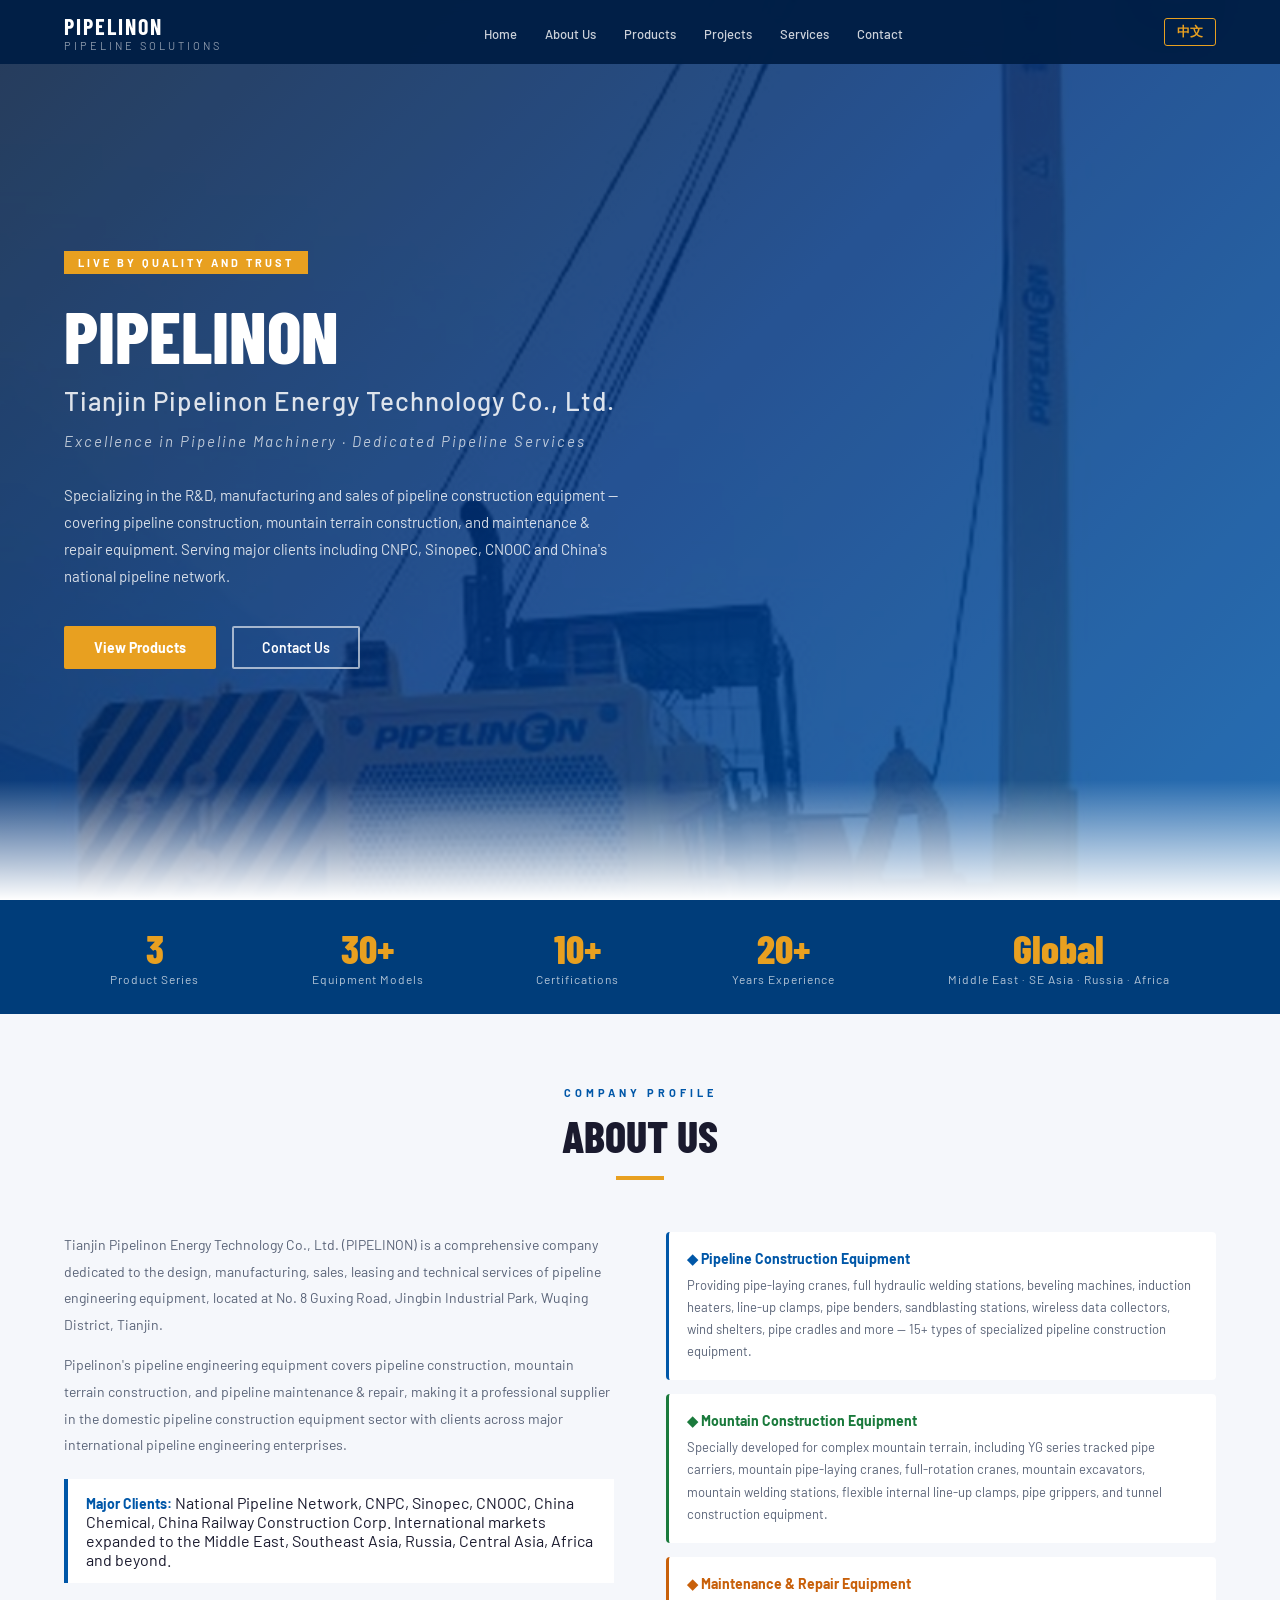
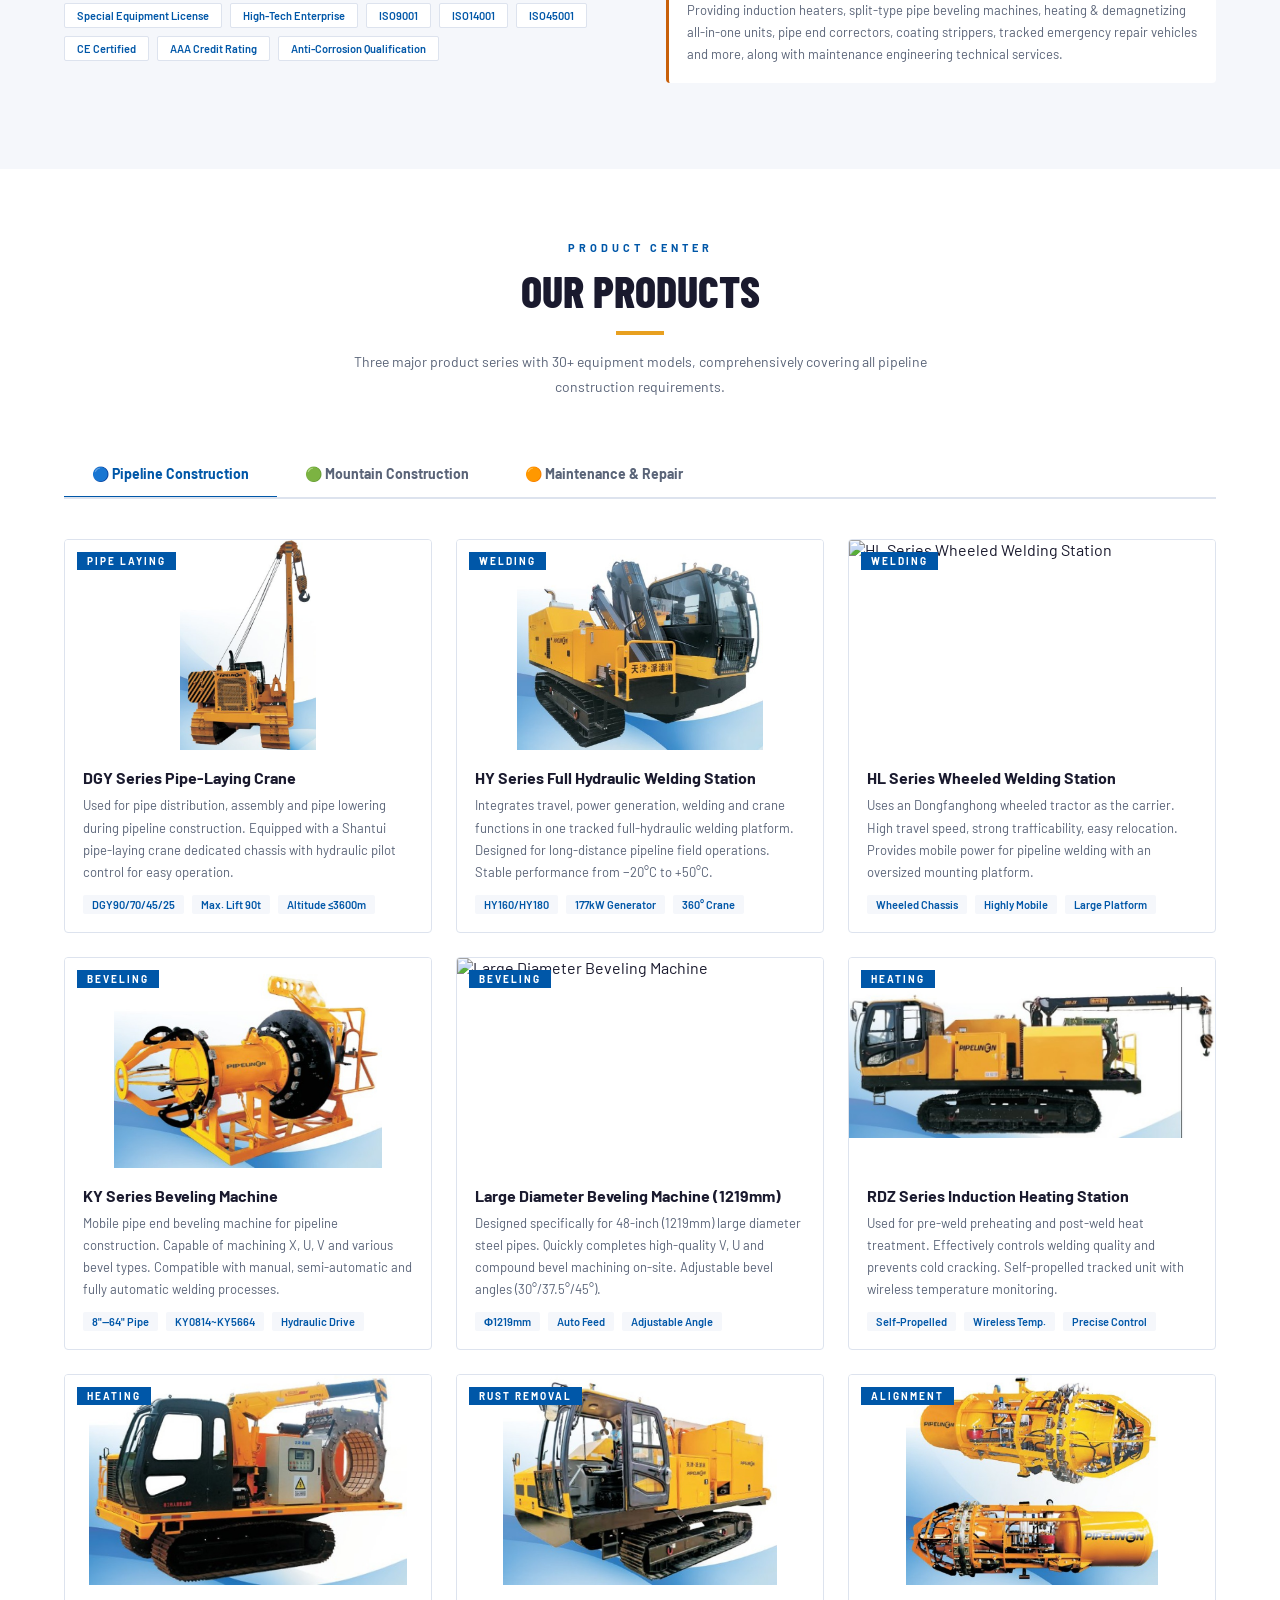
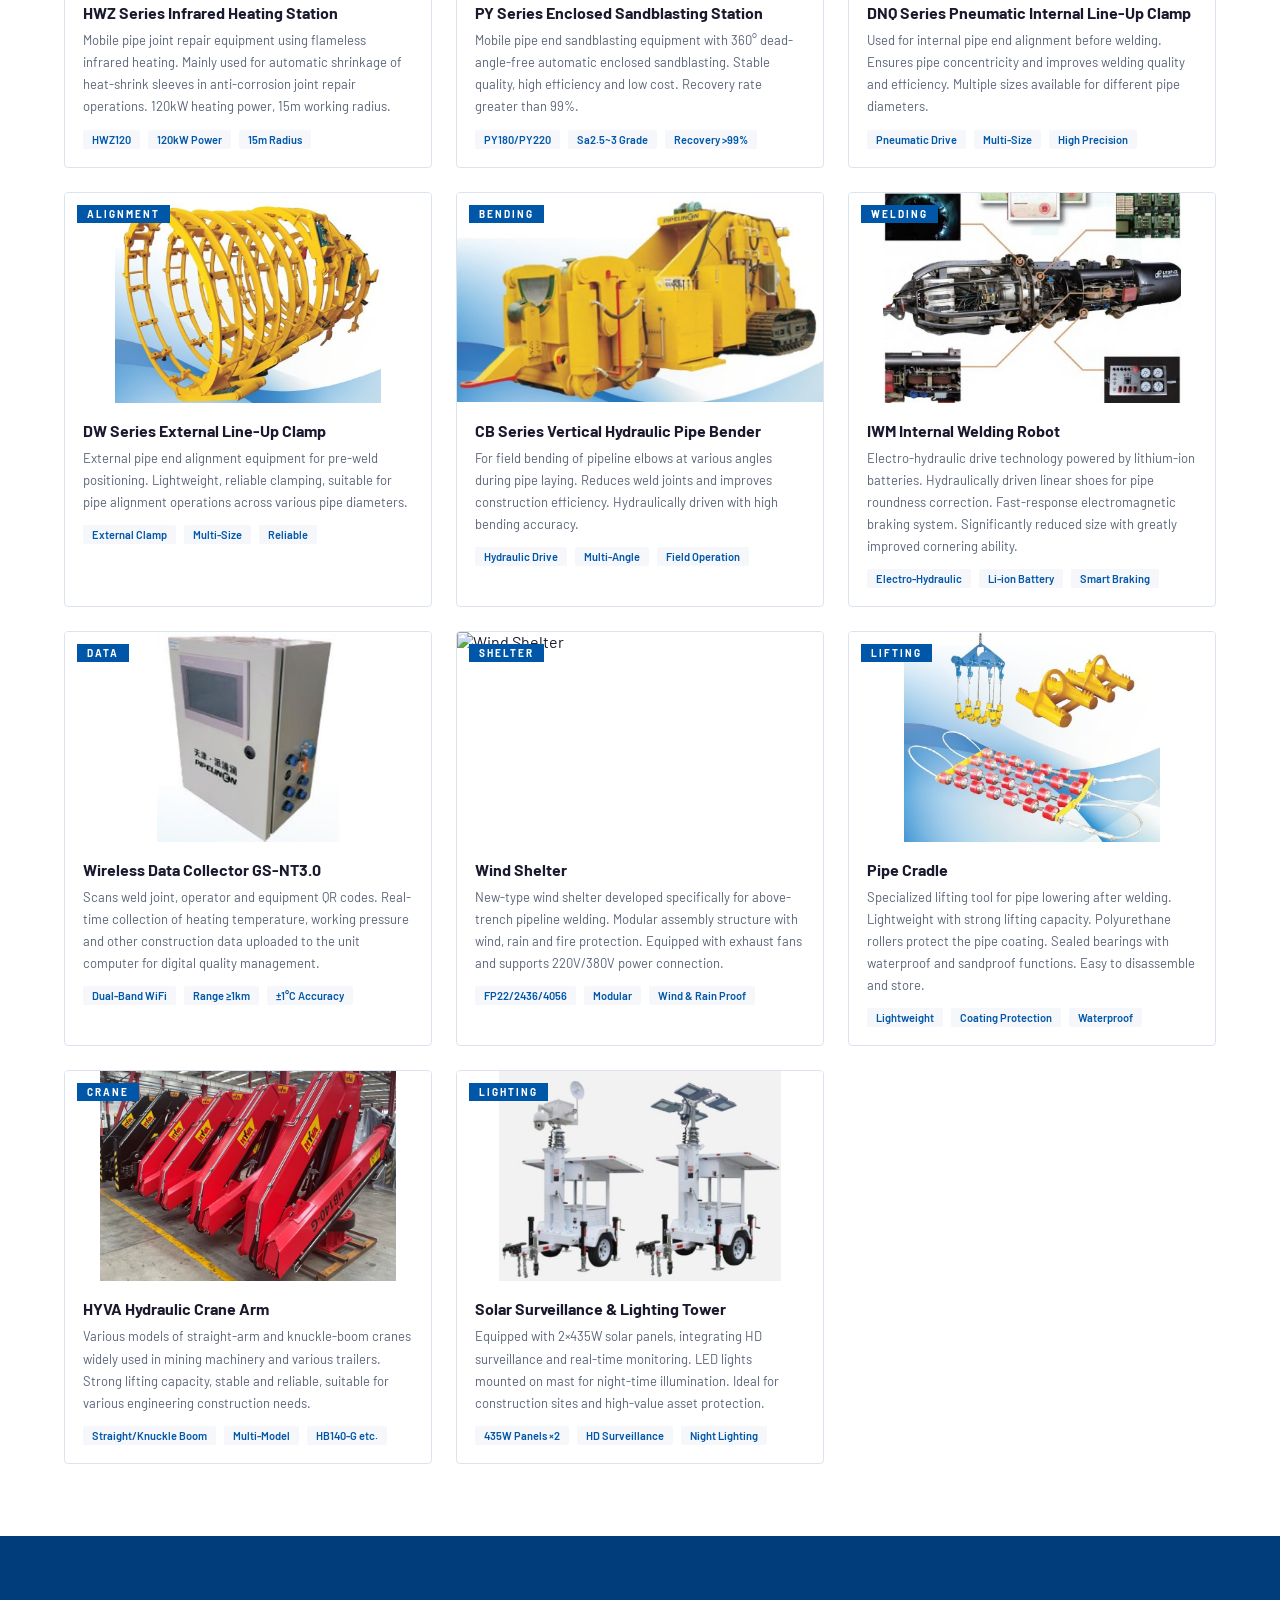
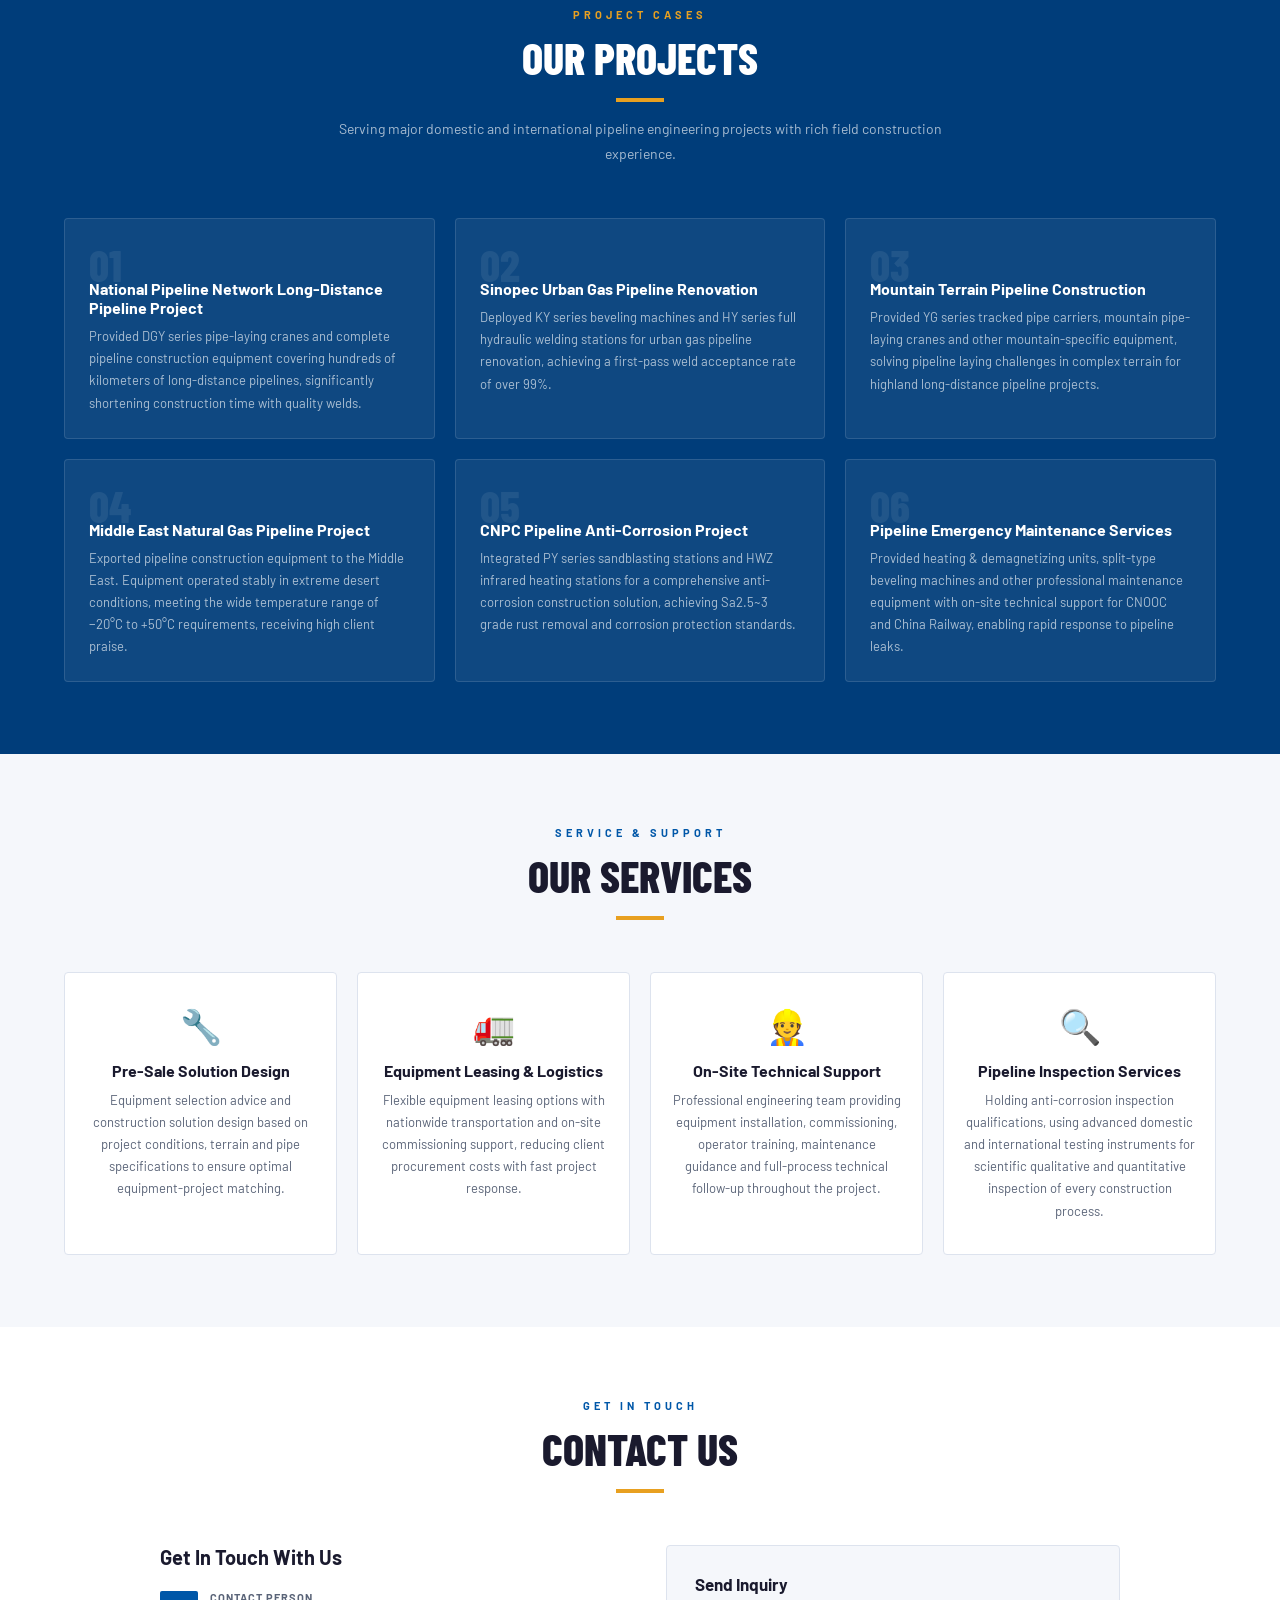
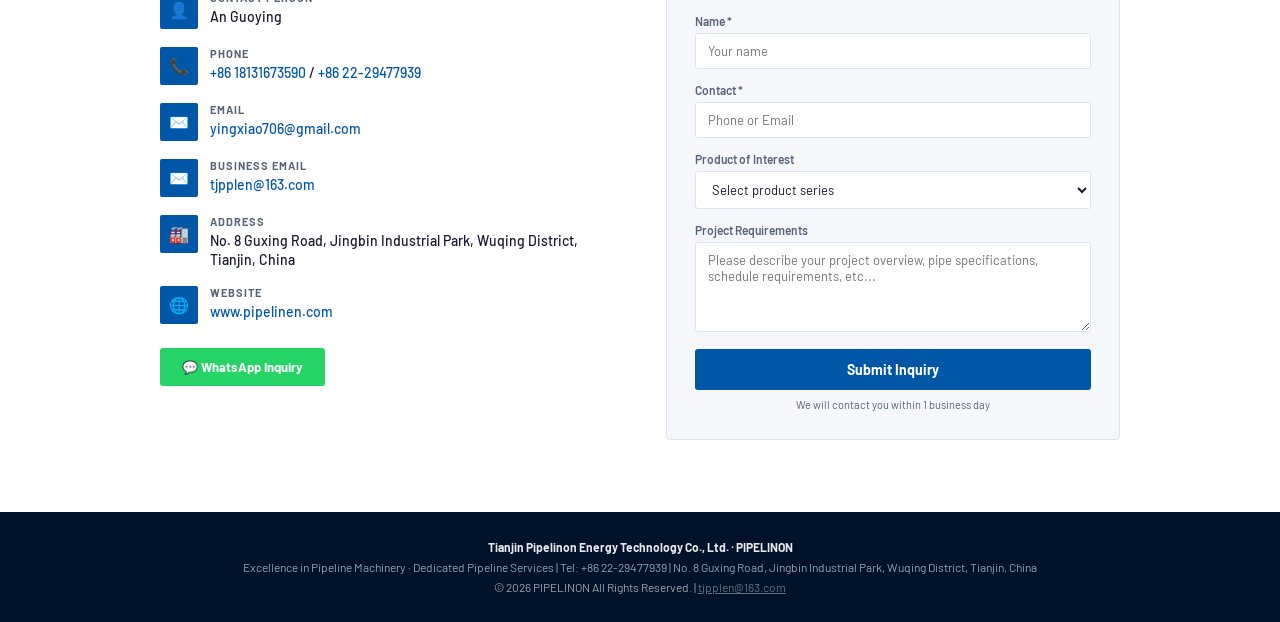
==== commit 95e193e6: "Add files via upload" ====
--- a/index-en.html
+++ b/index-en.html
@@ -255,7 +255,7 @@
         <div class="product-body"><h3>HY Series Full Hydraulic Welding Station</h3><p>Integrates travel, power generation, welding and crane functions in one tracked full-hydraulic welding platform. Designed for long-distance pipeline field operations. Stable performance from −20°C to +50°C.</p><div class="product-specs"><span class="spec-tag">HY160/HY180</span><span class="spec-tag">177kW Generator</span><span class="spec-tag">360° Crane</span></div></div>
       </div>
       <div class="product-card">
-        <div class="product-img"><img src="wheel_welding.jpg" alt="HL Series Wheeled Welding Station" loading="lazy" /><span class="product-cat cat-blue">WELDING</span></div>
+        <div class="product-img"><img src="车轮焊接.jpg" alt="HL Series Wheeled Welding Station" loading="lazy" /><span class="product-cat cat-blue">WELDING</span></div>
         <div class="product-body"><h3>HL Series Wheeled Welding Station</h3><p>Uses an Dongfanghong wheeled tractor as the carrier. High travel speed, strong trafficability, easy relocation. Provides mobile power for pipeline welding with an oversized mounting platform.</p><div class="product-specs"><span class="spec-tag">Wheeled Chassis</span><span class="spec-tag">Highly Mobile</span><span class="spec-tag">Large Platform</span></div></div>
       </div>
       <div class="product-card">
@@ -263,7 +263,7 @@
         <div class="product-body"><h3>KY Series Beveling Machine</h3><p>Mobile pipe end beveling machine for pipeline construction. Capable of machining X, U, V and various bevel types. Compatible with manual, semi-automatic and fully automatic welding processes.</p><div class="product-specs"><span class="spec-tag">8"—64" Pipe</span><span class="spec-tag">KY0814~KY5664</span><span class="spec-tag">Hydraulic Drive</span></div></div>
       </div>
       <div class="product-card">
-        <div class="product-img"><img src="large_beveling.jpg" alt="Large Diameter Beveling Machine" loading="lazy" /><span class="product-cat cat-blue">BEVELING</span></div>
+        <div class="product-img"><img src="大斜面.jpg" alt="Large Diameter Beveling Machine" loading="lazy" /><span class="product-cat cat-blue">BEVELING</span></div>
         <div class="product-body"><h3>Large Diameter Beveling Machine (1219mm)</h3><p>Designed specifically for 48-inch (1219mm) large diameter steel pipes. Quickly completes high-quality V, U and compound bevel machining on-site. Adjustable bevel angles (30°/37.5°/45°).</p><div class="product-specs"><span class="spec-tag">Φ1219mm</span><span class="spec-tag">Auto Feed</span><span class="spec-tag">Adjustable Angle</span></div></div>
       </div>
       <div class="product-card">
@@ -299,7 +299,7 @@
         <div class="product-body"><h3>Wireless Data Collector GS-NT3.0</h3><p>Scans weld joint, operator and equipment QR codes. Real-time collection of heating temperature, working pressure and other construction data uploaded to the unit computer for digital quality management.</p><div class="product-specs"><span class="spec-tag">Dual-Band WiFi</span><span class="spec-tag">Range ≥1km</span><span class="spec-tag">±1°C Accuracy</span></div></div>
       </div>
       <div class="product-card">
-        <div class="product-img"><img src="wind_shelter.jpg" alt="Wind Shelter" loading="lazy" /><span class="product-cat cat-blue">SHELTER</span></div>
+        <div class="product-img"><img src="防风棚.jpg" alt="Wind Shelter" loading="lazy" /><span class="product-cat cat-blue">SHELTER</span></div>
         <div class="product-body"><h3>Wind Shelter</h3><p>New-type wind shelter developed specifically for above-trench pipeline welding. Modular assembly structure with wind, rain and fire protection. Equipped with exhaust fans and supports 220V/380V power connection.</p><div class="product-specs"><span class="spec-tag">FP22/2436/4056</span><span class="spec-tag">Modular</span><span class="spec-tag">Wind & Rain Proof</span></div></div>
       </div>
       <div class="product-card">
@@ -353,11 +353,11 @@
         <div class="product-body"><h3>RDY Series Induction Heater</h3><p>Common pipe end preheating equipment for pipeline construction. Applied to pre-weld preheating, interpass temperature maintenance, anti-corrosion priming, tack welding and post-weld heat treatment. 95% heating efficiency.</p><div class="product-specs"><span class="spec-tag spec-orange">RDY120/160/200</span><span class="spec-tag spec-orange">120~200kW</span><span class="spec-tag spec-orange">95% Efficiency</span></div></div>
       </div>
       <div class="product-card">
-        <div class="product-img"><img src="large_beveling.jpg" alt="Split-Type Pipe Beveling Machine" loading="lazy" /><span class="product-cat cat-orange">BEVELING</span></div>
+        <div class="product-img"><img src="大斜面.jpg" alt="Split-Type Pipe Beveling Machine" loading="lazy" /><span class="product-cat cat-orange">BEVELING</span></div>
         <div class="product-body"><h3>Split-Type Pipe Beveling Machine</h3><p>Capable of single cut-off or beveling of various pipe sizes. Split-type ring structure can be installed at any position on the pipeline. Widely used in oil, chemical and gas industry pipeline installation and repair.</p><div class="product-specs"><span class="spec-tag spec-orange">Φ20~1240mm</span><span class="spec-tag spec-orange">Electric/Pneumatic/Hydraulic</span><span class="spec-tag spec-orange">Compound Bevel</span></div></div>
       </div>
       <div class="product-card">
-        <div class="product-img"><img src="demagnetizer.jpg" alt="CDM Pipeline Demagnetizer" loading="lazy" /><span class="product-cat cat-orange">DEMAGNETIZE</span></div>
+        <div class="product-img"><img src="消磁器.jpg" alt="CDM Pipeline Demagnetizer" loading="lazy" /><span class="product-cat cat-orange">DEMAGNETIZE</span></div>
         <div class="product-body"><h3>CDM Pipeline Demagnetizer</h3><p>High-performance intelligent demagnetizing equipment designed for magnetized steel pipes. Solves arc blow problems including difficult arc ignition, arc deviation and metal spatter during welding. Outstanding demagnetizing performance.</p><div class="product-specs"><span class="spec-tag spec-orange">Smart Control</span><span class="spec-tag spec-orange">Durable</span><span class="spec-tag spec-orange">Excellent Results</span></div></div>
       </div>
       <div class="product-card">
